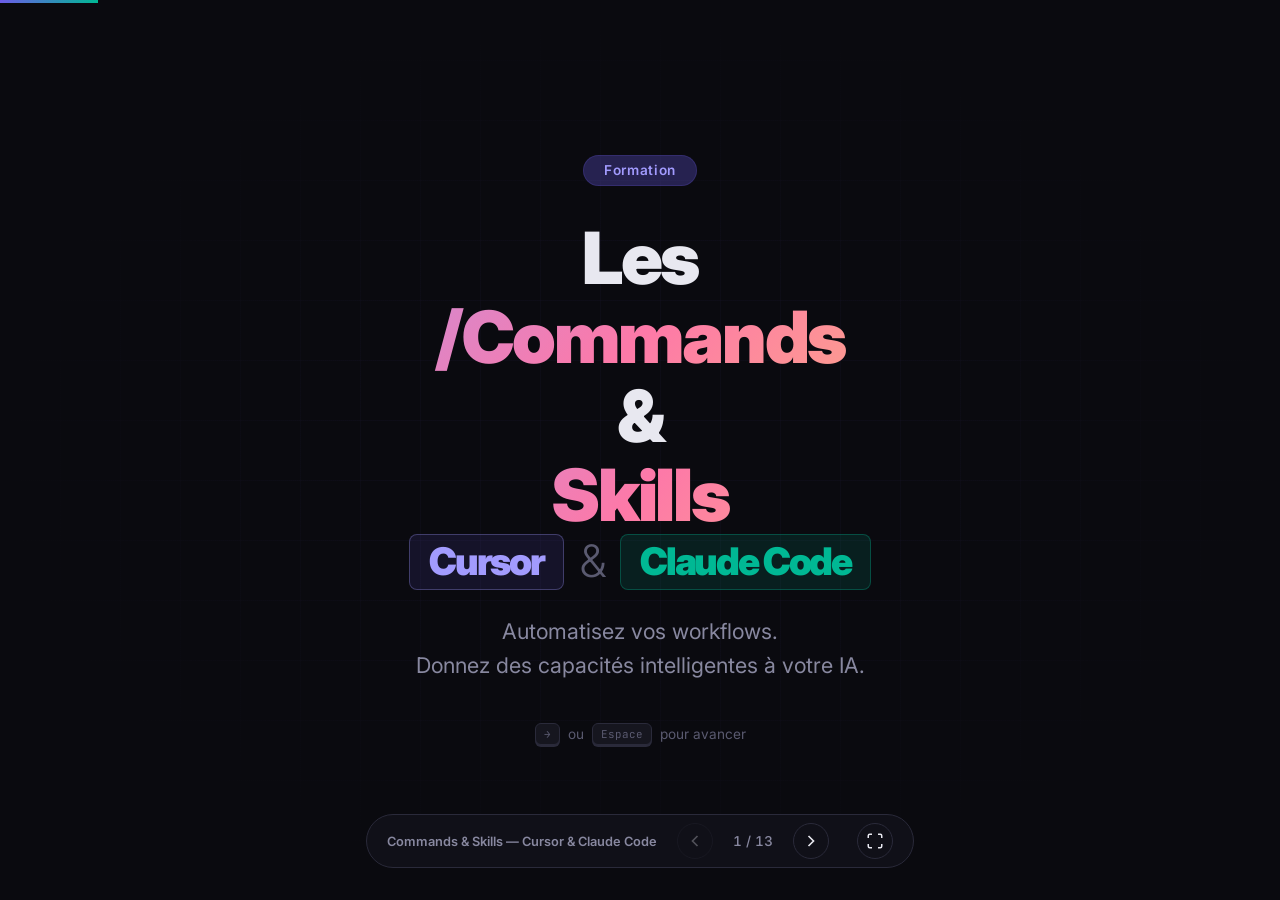
==== commands_n_skills/presentation/index.html @ 3ab9782b "Update presentation slides by removing outdated content and adjusting slide numbering. Correct slide" ====
<!DOCTYPE html>
<html lang="fr">
<head>
  <meta charset="UTF-8">
  <meta name="viewport" content="width=device-width, initial-scale=1.0">
  <title>Les /Commands & Skills — Cursor & Claude Code — Formation</title>
  <link rel="preconnect" href="https://fonts.googleapis.com">
  <link rel="preconnect" href="https://fonts.gstatic.com" crossorigin>
  <link href="https://fonts.googleapis.com/css2?family=Inter:wght@300;400;500;600;700;800;900&family=JetBrains+Mono:wght@400;500;600&display=swap" rel="stylesheet">
  <link rel="stylesheet" href="styles.css">
</head>
<body>
  <div class="progress-bar" id="progressBar"></div>

  <nav class="slide-nav" id="slideNav">
    <div class="nav-inner">
      <span class="nav-title">Commands & Skills — Cursor & Claude Code</span>
      <div class="nav-controls">
        <button class="nav-btn" id="prevBtn" aria-label="Slide précédente">
          <svg width="20" height="20" viewBox="0 0 24 24" fill="none" stroke="currentColor" stroke-width="2"><path d="M15 18l-6-6 6-6"/></svg>
        </button>
        <span class="slide-counter" id="slideCounter">1 / 13</span>
        <button class="nav-btn" id="nextBtn" aria-label="Slide suivante">
          <svg width="20" height="20" viewBox="0 0 24 24" fill="none" stroke="currentColor" stroke-width="2"><path d="M9 18l6-6-6-6"/></svg>
        </button>
      </div>
      <button class="nav-btn fullscreen-btn" id="fullscreenBtn" aria-label="Plein écran">
        <svg width="18" height="18" viewBox="0 0 24 24" fill="none" stroke="currentColor" stroke-width="2"><path d="M8 3H5a2 2 0 0 0-2 2v3m18 0V5a2 2 0 0 0-2-2h-3m0 18h3a2 2 0 0 0 2-2v-3M3 16v3a2 2 0 0 0 2 2h3"/></svg>
      </button>
    </div>
  </nav>

  <main class="slides-container" id="slidesContainer">

    <!-- SLIDE 1 : Hero -->
    <section class="slide slide--hero active" data-slide="1">
      <div class="slide-content">
        <div class="hero-badge animate-pop">Formation</div>
        <h1 class="hero-title">
          <span class="animate-slide-up" style="--delay: 0.1s">Les <span class="gradient-text">/Commands</span> & <span class="gradient-text">Skills</span></span>
          <span class="animate-slide-up hero-tools" style="--delay: 0.25s">
            <span class="tool-tag tool-tag--cursor">Cursor</span>
            <span class="tool-amp">&</span>
            <span class="tool-tag tool-tag--claude">Claude Code</span>
          </span>
        </h1>
        <p class="hero-subtitle animate-fade-in" style="--delay: 0.5s">
          Automatisez vos workflows.<br>
          Donnez des capacités intelligentes à votre IA.
        </p>
        <div class="hero-keys animate-fade-in" style="--delay: 0.8s">
          <kbd>→</kbd> ou <kbd>Espace</kbd> pour avancer
        </div>
      </div>
      <div class="hero-bg-grid"></div>
    </section>

    <!-- SLIDE 2 : Le Problème -->
    <section class="slide slide--problem" data-slide="2">
      <div class="slide-content">
        <div class="section-label animate-pop">Le Problème</div>
        <h2 class="slide-title animate-slide-up">Au-delà des Rules</h2>
        <div class="problem-grid">
          <div class="problem-card animate-card" style="--delay: 0.2s">
            <div class="problem-icon">🔄</div>
            <h3>Prompts répétitifs</h3>
            <p>Vous retapez les mêmes prompts complexes à chaque session — review, commit, tests…</p>
          </div>
          <div class="problem-card animate-card" style="--delay: 0.35s">
            <div class="problem-icon">🚫</div>
            <h3>Pas de partage</h3>
            <p>Chaque dev a ses propres raccourcis mentaux — rien de versionné ni partagé en équipe</p>
          </div>
          <div class="problem-card animate-card" style="--delay: 0.5s">
            <div class="problem-icon">🤖</div>
            <h3>Pas d'automatisation</h3>
            <p>L'IA ne peut pas découvrir vos workflows toute seule — elle attend vos instructions</p>
          </div>
        </div>
        <div class="solution-banner animate-fade-in" style="--delay: 0.8s">
          <span class="solution-arrow">→</span>
          <strong>Commands</strong> = actions directes &nbsp;|&nbsp; <strong>Skills</strong> = capacités intelligentes que l'IA découvre et utilise
        </div>
      </div>
    </section>

    <!-- SLIDE 3 : Skills - Le Standard -->
    <section class="slide slide--standard" data-slide="3">
      <div class="slide-content">
        <div class="section-label animate-pop">Standard Ouvert</div>
        <h2 class="slide-title animate-slide-up">Skills — Le niveau supérieur</h2>
        <div class="standard-features">
          <div class="standard-feature animate-card" style="--delay: 0.2s">
            <div class="sf-icon">🌐</div>
            <h4>Standard ouvert</h4>
            <p>agentskills.io — publié par Anthropic (déc. 2025)</p>
          </div>
          <div class="standard-feature animate-card" style="--delay: 0.3s">
            <div class="sf-icon">🔄</div>
            <h4>Portable</h4>
            <p>Fonctionne dans Cursor, Claude Code, Codex</p>
          </div>
          <div class="standard-feature animate-card" style="--delay: 0.4s">
            <div class="sf-icon">📦</div>
            <h4>Modulaire</h4>
            <p>Un dossier avec SKILL.md + scripts + assets</p>
          </div>
          <div class="standard-feature animate-card" style="--delay: 0.5s">
            <div class="sf-icon">⚡</div>
            <h4>Progressif</h4>
            <p>Chargement à la demande — contexte efficace</p>
          </div>
        </div>
        <div class="create-note animate-fade-in" style="--delay: 0.65s">
          💡 Les commandes custom de Claude Code ont été <strong>fusionnées</strong> dans les skills. <code>.claude/commands/</code> fonctionne toujours, mais les skills sont recommandées. Cursor v2.4 (janv. 2026) a introduit les skills + <code>/migrate-to-skills</code>.
        </div>
      </div>
    </section>

    <!-- SLIDE 4 : Anatomie SKILL.md -->
    <section class="slide slide--anatomy" data-slide="4">
      <div class="slide-content">
        <div class="section-label animate-pop">Anatomie</div>
        <h2 class="slide-title animate-slide-up">Structure d'une Skill</h2>
        <div class="anatomy-layout">
          <div class="anatomy-tree animate-card" style="--delay: 0.2s">
            <h3>Structure du dossier</h3>
            <div class="file-tree">
              <div class="file-tree-item root">
                <span class="file-icon-tree">📁</span>
                my-skill/
              </div>
              <div class="file-tree-item indent">├── <span class="file-highlight-skill">SKILL.md</span> <span class="file-tag required">Obligatoire</span></div>
              <div class="file-tree-item indent">├── <span class="file-highlight">scripts/</span> <span class="file-tag optional">Optionnel</span></div>
              <div class="file-tree-item indent">│&nbsp;&nbsp; └── deploy.sh</div>
              <div class="file-tree-item indent">├── <span class="file-highlight">references/</span> <span class="file-tag optional">Optionnel</span></div>
              <div class="file-tree-item indent">│&nbsp;&nbsp; └── REFERENCE.md</div>
              <div class="file-tree-item indent">└── <span class="file-highlight">assets/</span> <span class="file-tag optional">Optionnel</span></div>
              <div class="file-tree-item indent">&nbsp;&nbsp;&nbsp; └── config-template.json</div>
            </div>
            <div class="frontmatter-grid">
              <div class="fm-item fm-critical"><span class="fm-key">name</span><span class="fm-val">Identifiant (a-z, 0-9, -)</span></div>
              <div class="fm-item fm-critical"><span class="fm-key">description</span><span class="fm-val">Déclenchement auto !</span></div>
              <div class="fm-item"><span class="fm-key">disable-model-invocation</span><span class="fm-val">Forcer /manuelle</span></div>
              <div class="fm-item"><span class="fm-key">allowed-tools</span><span class="fm-val">Outils sans confirmation</span></div>
              <div class="fm-item"><span class="fm-key">model</span><span class="fm-val">Modèle à utiliser</span></div>
              <div class="fm-item"><span class="fm-key">context: fork</span><span class="fm-val">Exécuter en sous-agent</span></div>
            </div>
          </div>

          <div class="anatomy-code animate-card" style="--delay: 0.35s">
            <div class="anatomy-code-header">SKILL.md — Exemple complet</div>
            <pre><code><span class="code-frontmatter">---
name: deploy-app
description: >
  Deploy the application to staging
  or production environments. Use when
  deploying code or when the user
  mentions deployment or releases.
disable-model-invocation: true
allowed-tools: Bash(npm *), Read
model: sonnet
---</span>

<span class="code-heading"># Deploy App</span>

Déployer l'application en utilisant
les scripts fournis.

<span class="code-heading">## Étapes</span>
1. Valider avec <span class="code-keyword">scripts/validate.py</span>
2. Builder le projet
3. Exécuter <span class="code-keyword">scripts/deploy.sh</span> <span class="code-highlight">$ARGUMENTS</span>
4. Vérifier le déploiement

<span class="code-heading">## Ressources</span>
- Détails API : <span class="code-string">[reference.md](reference.md)</span>
- Exemples : <span class="code-string">[examples.md](examples.md)</span></code></pre>
          </div>
        </div>
        <div class="create-note animate-fade-in" style="--delay: 0.6s">
          ⚠️ La <strong>description</strong> est la partie la plus critique — c'est elle qui détermine si l'IA active la skill automatiquement. Soignez-la !
        </div>
      </div>
    </section>

    <!-- SLIDE 5 : Skills en Action -->
    <section class="slide slide--action" data-slide="5">
      <div class="slide-content">
        <div class="section-label animate-pop">En Action</div>
        <h2 class="slide-title animate-slide-up">Skills dans les deux outils</h2>
        <div class="skills-dual">
          <div class="skill-col animate-card" style="--delay: 0.2s">
            <div class="versus-header cursor-header">
              <span class="versus-logo">⚡</span>
              Cursor
              <span class="versus-sub">v2.4+</span>
            </div>
            <div class="skill-col-body">
              <div class="skill-item">
                <span class="skill-label">Emplacements</span>
                <div><code>.cursor/skills/</code><br><code>.agents/skills/</code><br><code>~/.cursor/skills/</code></div>
              </div>
              <div class="skill-item">
                <span class="skill-label">Compatibilité</span>
                <span>Lit aussi <code>.claude/skills/</code> et <code>.codex/skills/</code></span>
              </div>
              <div class="skill-item">
                <span class="skill-label">Découverte</span>
                <span>Automatique au démarrage</span>
              </div>
              <div class="skill-item">
                <span class="skill-label">Invocation</span>
                <span>Tapez <code>/</code> dans le chat Agent</span>
              </div>
              <div class="skill-item">
                <span class="skill-label">Visibilité</span>
                <span>Settings → Rules → Agent Decides</span>
              </div>
              <div class="skill-item">
                <span class="skill-label">Migration</span>
                <span><code>/migrate-to-skills</code></span>
              </div>
            </div>
          </div>

          <div class="skill-col animate-card" style="--delay: 0.35s">
            <div class="versus-header cc-header">
              <span class="versus-logo">▶</span>
              Claude Code
              <span class="versus-sub">CLI</span>
            </div>
            <div class="skill-col-body">
              <div class="skill-item">
                <span class="skill-label">Emplacements</span>
                <div><code>.claude/skills/</code><br><code>~/.claude/skills/</code></div>
              </div>
              <div class="skill-item">
                <span class="skill-label">Priorité</span>
                <span>Enterprise > Personal > Project</span>
              </div>
              <div class="skill-item">
                <span class="skill-label">Découverte</span>
                <span>Auto + sous-répertoires (monorepos)</span>
              </div>
              <div class="skill-item">
                <span class="skill-label">Invocation</span>
                <span>Tapez <code>/skill-name</code> ou automatique</span>
              </div>
              <div class="skill-item">
                <span class="skill-label">Sous-agents</span>
                <span><code>context: fork</code> pour isoler</span>
              </div>
              <div class="skill-item">
                <span class="skill-label">Budget</span>
                <span>~2% de la fenêtre de contexte</span>
              </div>
            </div>
          </div>
        </div>

        <div class="invocation-grid animate-fade-in" style="--delay: 0.55s">
          <div class="invocation-card">
            <h4>Par défaut</h4>
            <p>Utilisateur <strong>ET</strong> IA peuvent invoquer</p>
          </div>
          <div class="invocation-card">
            <h4><code>disable-model-invocation: true</code></h4>
            <p>Utilisateur uniquement — pour <code>/deploy</code>, <code>/commit</code></p>
          </div>
          <div class="invocation-card">
            <h4><code>user-invocable: false</code></h4>
            <p>IA uniquement — connaissances de fond</p>
          </div>
        </div>
      </div>
    </section>

    <!-- SLIDE 6 : Bundled Skills Claude Code -->
    <section class="slide slide--bundled" data-slide="6">
      <div class="slide-content">
        <div class="section-label animate-pop">Bundled Skills</div>
        <h2 class="slide-title animate-slide-up">Skills intégrées — Claude Code</h2>
        <div class="bundled-grid">
          <div class="bundled-card bundled-featured animate-card" style="--delay: 0.15s">
            <div class="bundled-icon">🚀</div>
            <div class="bundled-name">/batch</div>
            <div class="bundled-desc">Orchestrer des changements à grande échelle en parallèle. Décompose en 5-30 unités, chaque agent dans un git worktree isolé — implémente, teste et ouvre une PR.</div>
            <div class="bundled-example">/batch migrate src/ from Solid to React</div>
          </div>
          <div class="bundled-card bundled-featured animate-card" style="--delay: 0.25s">
            <div class="bundled-icon">✨</div>
            <div class="bundled-name">/simplify</div>
            <div class="bundled-desc">Nettoyer le code récemment modifié. Lance 3 agents en parallèle (réutilisation, qualité, efficacité) — agrège et applique les corrections.</div>
            <div class="bundled-example">/simplify focus on memory efficiency</div>
          </div>
          <div class="bundled-card animate-card" style="--delay: 0.35s">
            <div class="bundled-icon">🔍</div>
            <div class="bundled-name">/debug</div>
            <div class="bundled-desc">Diagnostiquer la session courante en lisant les logs de debug.</div>
          </div>
          <div class="bundled-card animate-card" style="--delay: 0.45s">
            <div class="bundled-icon">🔁</div>
            <div class="bundled-name">/loop</div>
            <div class="bundled-desc">Exécuter un prompt à intervalle régulier — polling de déploiements.</div>
            <div class="bundled-example">/loop 5m check if deploy finished</div>
          </div>
          <div class="bundled-card animate-card" style="--delay: 0.55s">
            <div class="bundled-icon">📚</div>
            <div class="bundled-name">/claude-api</div>
            <div class="bundled-desc">Charger la référence API Claude pour votre langage.</div>
          </div>
        </div>
        <div class="create-note animate-fade-in" style="--delay: 0.7s">
          💡 Ces skills sont des <strong>playbooks</strong> — pas du code figé. Elles orchestrent des agents, lisent des fichiers et s'adaptent à votre codebase.
        </div>
      </div>
    </section>

    <!-- SLIDE 7 : Commandes Built-in -->
    <section class="slide slide--builtin" data-slide="7">
      <div class="slide-content">
        <div class="section-label animate-pop">Built-in</div>
        <h2 class="slide-title animate-slide-up">Commandes intégrées</h2>
        <div class="versus-grid">
          <div class="versus-col animate-card" style="--delay: 0.2s">
            <div class="versus-header cursor-header">
              <span class="versus-logo">⚡</span>
              Cursor
              <span class="versus-sub">IDE graphique</span>
            </div>
            <div class="versus-body">
              <div class="cmd-list">
                <div class="cmd-category">Navigation</div>
                <div class="cmd-item"><span class="cmd-name cursor-cmd">/plan</span><span class="cmd-desc">Mode planification</span></div>
                <div class="cmd-item"><span class="cmd-name cursor-cmd">/ask</span><span class="cmd-desc">Question sans modifier de fichiers</span></div>
                <div class="cmd-item"><span class="cmd-name cursor-cmd">/new-chat</span><span class="cmd-desc">Nouvelle conversation</span></div>
                <div class="cmd-category">Modèle & Contexte</div>
                <div class="cmd-item"><span class="cmd-name cursor-cmd">/model</span><span class="cmd-desc">Changer de modèle</span></div>
                <div class="cmd-item"><span class="cmd-name cursor-cmd">/compress</span><span class="cmd-desc">Compresser le contexte</span></div>
                <div class="cmd-item"><span class="cmd-name cursor-cmd">/max-mode</span><span class="cmd-desc">Mode max (modèle premium)</span></div>
                <div class="cmd-category">Outils</div>
                <div class="cmd-item"><span class="cmd-name cursor-cmd">/rules</span><span class="cmd-desc">Voir les rules actives</span></div>
                <div class="cmd-item"><span class="cmd-name cursor-cmd">/commands</span><span class="cmd-desc">Gérer les commandes custom</span></div>
                <div class="cmd-item"><span class="cmd-name cursor-cmd">/mcp list</span><span class="cmd-desc">Lister les serveurs MCP</span></div>
              </div>
            </div>
          </div>

          <div class="versus-col animate-card" style="--delay: 0.35s">
            <div class="versus-header cc-header">
              <span class="versus-logo">▶</span>
              Claude Code
              <span class="versus-sub">CLI terminal</span>
            </div>
            <div class="versus-body">
              <div class="cmd-list">
                <div class="cmd-category">Session</div>
                <div class="cmd-item"><span class="cmd-name cc-cmd">/compact</span><span class="cmd-desc">Compresser l'historique</span></div>
                <div class="cmd-item"><span class="cmd-name cc-cmd">/clear</span><span class="cmd-desc">Effacer la conversation</span></div>
                <div class="cmd-item"><span class="cmd-name cc-cmd">/cost</span><span class="cmd-desc">Tokens et coûts de la session</span></div>
                <div class="cmd-item"><span class="cmd-name cc-cmd">/context</span><span class="cmd-desc">Visualiser la fenêtre de contexte</span></div>
                <div class="cmd-category">Projet</div>
                <div class="cmd-item"><span class="cmd-name cc-cmd">/init</span><span class="cmd-desc">Initialiser CLAUDE.md</span></div>
                <div class="cmd-item"><span class="cmd-name cc-cmd">/review</span><span class="cmd-desc">Review du code récent</span></div>
                <div class="cmd-item"><span class="cmd-name cc-cmd">/add-dir</span><span class="cmd-desc">Ajouter un répertoire de travail</span></div>
                <div class="cmd-category">Configuration</div>
                <div class="cmd-item"><span class="cmd-name cc-cmd">/model</span><span class="cmd-desc">Changer de modèle</span></div>
                <div class="cmd-item"><span class="cmd-name cc-cmd">/config</span><span class="cmd-desc">Ouvrir les paramètres</span></div>
                <div class="cmd-item"><span class="cmd-name cc-cmd">/permissions</span><span class="cmd-desc">Gérer les permissions</span></div>
                <div class="cmd-item"><span class="cmd-name cc-cmd">/mcp</span><span class="cmd-desc">Gérer les serveurs MCP</span></div>
                <div class="cmd-item"><span class="cmd-name cc-cmd">/doctor</span><span class="cmd-desc">Vérifier l'installation</span></div>
              </div>
            </div>
          </div>
        </div>
        <div class="create-note animate-fade-in" style="--delay: 0.6s">
          💡 Commandes équivalentes : <code>/compress</code> (Cursor) = <code>/compact</code> (Claude Code) &nbsp;|&nbsp; <code>/model</code> existe dans les deux
        </div>
      </div>
    </section>

    <!-- SLIDE 8 : Commandes Custom -->
    <section class="slide slide--custom" data-slide="8">
      <div class="slide-content">
        <div class="section-label animate-pop">Custom</div>
        <h2 class="slide-title animate-slide-up">Créer vos propres commandes</h2>
        <div class="create-dual">
          <div class="create-col animate-card" style="--delay: 0.2s">
            <div class="create-col-header cursor-header">⚡ Cursor</div>
            <div class="create-steps">
              <div class="cs"><span class="cs-num">1</span> Créez un fichier <code>.md</code> dans <code>.cursor/commands/</code></div>
              <div class="cs"><span class="cs-num">2</span> Le nom du fichier = nom de la commande</div>
              <div class="cs"><span class="cs-num">3</span> Le contenu = le prompt envoyé à l'IA</div>
              <div class="cs"><span class="cs-num">4</span> Invoquez avec <code>/nom</code> dans le chat</div>
            </div>
            <div class="create-result">
              <code>.cursor/commands/review.md</code>
            </div>
            <div class="create-format">
              <pre><code><span class="code-heading"># Code Review</span>

Fais une review complète du code
dans les fichiers modifiés.

Vérifie :
- La <span class="code-highlight">lisibilité</span>
- Les <span class="code-highlight">erreurs potentielles</span>
- Les <span class="code-keyword">bonnes pratiques</span>
- La <span class="code-keyword">performance</span></code></pre>
            </div>
          </div>

          <div class="create-col animate-card" style="--delay: 0.35s">
            <div class="create-col-header cc-header">▶ Claude Code</div>
            <div class="create-steps">
              <div class="cs"><span class="cs-num">1</span> Créez <code>.claude/commands/</code> ou <code>.claude/skills/</code></div>
              <div class="cs"><span class="cs-num">2</span> Ajoutez un frontmatter YAML</div>
              <div class="cs"><span class="cs-num">3</span> Utilisez <code>$ARGUMENTS</code> pour les paramètres</div>
              <div class="cs"><span class="cs-num">4</span> Utilisez <code>!`cmd`</code> pour injecter du contexte</div>
            </div>
            <div class="create-result">
              <code>.claude/commands/fix-issue.md</code>
            </div>
            <div class="create-format">
              <pre><code><span class="code-frontmatter">---
description: Corrige un issue GitHub
argument-hint: [issue-number]
allowed-tools: Read, Edit, Bash
model: sonnet
---</span>

Corrige l'issue GitHub <span class="code-highlight">$ARGUMENTS</span>.
Contexte : <span class="code-keyword">!`gh issue view $0`</span>

<span class="code-comment"># Invocation : /fix-issue 123</span></code></pre>
            </div>
          </div>
        </div>
        <div class="create-note animate-fade-in" style="--delay: 0.6s">
          💡 Claude Code offre plus de contrôle (frontmatter, arguments, injection dynamique). Cursor est plus simple (Markdown pur). Les deux se versionnent dans Git.
        </div>
      </div>
    </section>

    <!-- SLIDE 9 : Comparatif -->
    <section class="slide slide--compare" data-slide="9">
      <div class="slide-content">
        <div class="section-label animate-pop">Comparatif</div>
        <h2 class="slide-title animate-slide-up">Le grand tableau comparatif</h2>
        <div class="compare-table-wrapper animate-fade-in" style="--delay: 0.3s">
          <table class="compare-table">
            <thead>
              <tr>
                <th></th>
                <th><span class="col-badge col--commands">Commands<br><small>Actions directes</small></span></th>
                <th><span class="col-badge col--skills">Skills<br><small>Capacités intelligentes</small></span></th>
                <th><span class="col-badge col--rules">Rules<br><small>Instructions persistantes</small></span></th>
              </tr>
            </thead>
            <tbody>
              <tr>
                <td class="row-label">Déclenchement</td>
                <td>Manuel <code>/nom</code></td>
                <td>Auto ou manuel</td>
                <td>Automatique</td>
              </tr>
              <tr>
                <td class="row-label">Cursor</td>
                <td class="check"><code>.cursor/commands/</code></td>
                <td class="check"><code>.cursor/skills/</code></td>
                <td class="check"><code>.cursor/rules/</code></td>
              </tr>
              <tr>
                <td class="row-label">Claude Code</td>
                <td class="check"><code>.claude/commands/</code></td>
                <td class="check"><code>.claude/skills/</code></td>
                <td class="check"><code>.claude/rules/</code></td>
              </tr>
              <tr>
                <td class="row-label">Standard ouvert</td>
                <td class="cross">✗</td>
                <td class="check">✓ agentskills.io</td>
                <td class="cross">✗</td>
              </tr>
              <tr>
                <td class="row-label">Sous-agents</td>
                <td class="cross">✗</td>
                <td class="check">✓ <code>context: fork</code></td>
                <td class="cross">✗</td>
              </tr>
              <tr>
                <td class="row-label">Fichiers de support</td>
                <td class="cross">✗</td>
                <td class="check">✓ scripts, refs, assets</td>
                <td class="cross">✗</td>
              </tr>
              <tr>
                <td class="row-label">Versionné Git</td>
                <td class="check">✓</td>
                <td class="check">✓</td>
                <td class="check">✓</td>
              </tr>
              <tr>
                <td class="row-label">Idéal pour</td>
                <td>Raccourcis rapides</td>
                <td>Workflows complexes et réutilisables</td>
                <td>Conventions permanentes</td>
              </tr>
            </tbody>
          </table>
        </div>
      </div>
    </section>

    <!-- SLIDE 10 : Quand utiliser quoi ? -->
    <section class="slide slide--decision" data-slide="10">
      <div class="slide-content">
        <div class="section-label animate-pop">Guide de Décision</div>
        <h2 class="slide-title animate-slide-up">Quand utiliser quoi ?</h2>
        <div class="decision-grid">

          <div class="decision-card animate-card" style="--delay: 0.15s">
            <div class="decision-header decision-header--claude">
              <span class="decision-icon">📄</span>
              <span>CLAUDE.md</span>
            </div>
            <div class="decision-body">
              <div class="decision-when">
                <strong>Quand ?</strong> Contexte global du projet que l'IA doit <em>toujours</em> connaître
              </div>
              <div class="decision-examples">
                <div class="decision-example-label">Exemples concrets :</div>
                <div class="decision-example">La stack du projet (React 19, TypeScript, Tailwind)</div>
                <div class="decision-example">Les commandes clés (<code>pnpm dev</code>, <code>pnpm test</code>)</div>
                <div class="decision-example">Les fichiers importants et l'architecture</div>
              </div>
              <div class="decision-code">
                <pre><code><span class="code-heading"># Mon Projet</span>
Stack : React 19, TypeScript, Tailwind
DB : PostgreSQL + Prisma

<span class="code-heading">## Commandes</span>
- <span class="code-keyword">pnpm dev</span> → serveur local
- <span class="code-keyword">pnpm test</span> → vitest</code></pre>
              </div>
              <div class="decision-signal">💡 Court (~50 lignes), lu à chaque session, partagé via Git</div>
            </div>
          </div>

          <div class="decision-card animate-card" style="--delay: 0.25s">
            <div class="decision-header decision-header--rule">
              <span class="decision-icon">📏</span>
              <span>Rule</span>
            </div>
            <div class="decision-body">
              <div class="decision-when">
                <strong>Quand ?</strong> Convention de code que l'IA doit <em>toujours</em> respecter sur certains fichiers
              </div>
              <div class="decision-examples">
                <div class="decision-example-label">Exemples concrets :</div>
                <div class="decision-example">Imposer les named exports sur tous les <code>.tsx</code></div>
                <div class="decision-example">Forcer <code>describe/it</code> dans les fichiers de test</div>
                <div class="decision-example">Conventions API REST sur <code>src/api/**</code></div>
              </div>
              <div class="decision-code">
                <pre><code><span class="code-frontmatter">---
globs: "**/*.tsx"
alwaysApply: true
---</span>
- <span class="code-highlight">Named exports</span> uniquement
- Composants fonctionnels
- Props typées avec <span class="code-keyword">interface</span></code></pre>
              </div>
              <div class="decision-signal">💡 L'agent fait 2x la même erreur ? Créez une rule.</div>
            </div>
          </div>

          <div class="decision-card animate-card" style="--delay: 0.35s">
            <div class="decision-header decision-header--command">
              <span class="decision-icon">⌨️</span>
              <span>Command</span>
            </div>
            <div class="decision-body">
              <div class="decision-when">
                <strong>Quand ?</strong> Action que <em>vous</em> déclenchez manuellement — un raccourci pour un prompt
              </div>
              <div class="decision-examples">
                <div class="decision-example-label">Exemples concrets :</div>
                <div class="decision-example"><code>/review</code> — lancer une review de code</div>
                <div class="decision-example"><code>/commit</code> — commit conventionnel automatique</div>
                <div class="decision-example"><code>/fix-issue 42</code> — corriger une issue GitHub</div>
              </div>
              <div class="decision-code">
                <pre><code><span class="code-comment"># .cursor/commands/commit.md</span>

Analyse les fichiers modifiés.
Génère un commit message
en <span class="code-highlight">Conventional Commits</span>.
Format : <span class="code-keyword">type(scope): description</span>
Commite automatiquement.</code></pre>
              </div>
              <div class="decision-signal">💡 Vous tapez le même prompt 3x ? Faites-en une commande.</div>
            </div>
          </div>

          <div class="decision-card animate-card" style="--delay: 0.45s">
            <div class="decision-header decision-header--skill">
              <span class="decision-icon">🧠</span>
              <span>Skill</span>
            </div>
            <div class="decision-body">
              <div class="decision-when">
                <strong>Quand ?</strong> Workflow complexe que l'IA doit <em>découvrir et activer</em> intelligemment
              </div>
              <div class="decision-examples">
                <div class="decision-example-label">Exemples concrets :</div>
                <div class="decision-example">Déploiement avec scripts de validation et rollback</div>
                <div class="decision-example">Génération de composants selon vos patterns maison</div>
                <div class="decision-example">Analyse de performance avec rapport HTML visuel</div>
              </div>
              <div class="decision-code">
                <pre><code><span class="code-frontmatter">---
name: gen-component
description: Generate a React component
  following project patterns. Use when
  creating new components or pages.
---</span>
Use template from <span class="code-keyword">assets/component.tsx</span>
Follow patterns in <span class="code-string">[references/](references/)</span></code></pre>
              </div>
              <div class="decision-signal">💡 Besoin de scripts, fichiers de support, ou déclenchement auto ? Skill.</div>
            </div>
          </div>

        </div>
      </div>
    </section>

    <!-- SLIDE 11 : Bonnes Pratiques -->
    <section class="slide slide--best" data-slide="11">
      <div class="slide-content">
        <div class="section-label animate-pop">Bonnes Pratiques</div>
        <h2 class="slide-title animate-slide-up">Les 6 règles d'or</h2>
        <div class="best-practices-grid">
          <div class="bp-card animate-card" style="--delay: 0.1s">
            <div class="bp-number">1</div>
            <h3>SKILL.md &lt; 500 lignes</h3>
            <p>Déplacer la doc détaillée dans <code>references/</code> — l'IA charge à la demande</p>
          </div>
          <div class="bp-card animate-card" style="--delay: 0.175s">
            <div class="bp-number">2</div>
            <h3>Tester avec <code>/context</code></h3>
            <p>Vérifiez que vos skills apparaissent et ne dépassent pas le budget (~2% du contexte)</p>
          </div>
          <div class="bp-card animate-card" style="--delay: 0.25s">
            <div class="bp-number">3</div>
            <h3>User vs Projet</h3>
            <p>Skills perso dans <code>~/.cursor/skills/</code> — skills équipe dans le repo Git</p>
          </div>
          <div class="bp-card animate-card" style="--delay: 0.325s">
            <div class="bp-number">4</div>
            <h3>Un dossier par skill</h3>
            <p>Ne pas mélanger — chaque skill a son propre dossier avec son <code>SKILL.md</code></p>
          </div>
          <div class="bp-card animate-card" style="--delay: 0.4s">
            <div class="bp-number">5</div>
            <h3>Scripts idempotents</h3>
            <p>Les scripts dans <code>scripts/</code> doivent pouvoir être relancés sans casser</p>
          </div>
          <div class="bp-card animate-card" style="--delay: 0.475s">
            <div class="bp-number">6</div>
            <h3>Utiliser <code>/migrate-to-skills</code></h3>
            <p>Cursor convertit automatiquement vos rules dynamiques et commandes en skills</p>
          </div>
        </div>
      </div>
    </section>

    <!-- SLIDE 12 : Conclusion -->
    <section class="slide slide--conclusion" data-slide="12">
      <div class="slide-content">
        <div class="conclusion-box animate-fade-in" style="--delay: 0.2s">
          <h2>🎯 Récapitulatif</h2>
          <div class="conclusion-items">
            <div class="conclusion-item"><strong>CLAUDE.md</strong> pour le contexte projet, <strong>Rules</strong> pour les conventions, <strong>Commands</strong> pour les actions, <strong>Skills</strong> pour les workflows intelligents</div>
            <div class="conclusion-item">Le standard <strong>Agent Skills</strong> est portable — une même skill fonctionne dans Cursor, Claude Code et Codex</div>
            <div class="conclusion-item">Ces quatre mécanismes sont <strong>complémentaires</strong> — choisissez le bon outil pour chaque besoin</div>
          </div>
          <div class="cta-box">
            Créez votre première Skill dès aujourd'hui !<br>
            <span class="cta-dual">
              <span>⚡ <code>mkdir .cursor/skills/ma-skill</code></span>
              <span class="cta-sep">|</span>
              <span>▶ <code>mkdir -p .claude/skills/ma-skill</code></span>
            </span>
          </div>
        </div>
      </div>
    </section>

    <!-- SLIDE 13 : Ressources -->
    <section class="slide slide--resources" data-slide="13">
      <div class="slide-content">
        <div class="section-label animate-pop">Ressources</div>
        <h2 class="slide-title animate-slide-up">Pour aller plus loin</h2>
        <div class="resources-grid">
          <div class="resource-group animate-card" style="--delay: 0.15s">
            <div class="resource-group-header">Documentation officielle</div>
            <div class="resource-list">
              <a class="resource-item" href="https://docs.claude.com/en/docs/claude-code/slash-commands" target="_blank">
                <span class="resource-icon">▶</span>
                <div>
                  <div class="resource-name">Claude Code — Skills & Commands</div>
                  <div class="resource-url">docs.claude.com/en/docs/claude-code/slash-commands</div>
                </div>
              </a>
              <a class="resource-item" href="https://cursor.com/docs/context/skills" target="_blank">
                <span class="resource-icon">⚡</span>
                <div>
                  <div class="resource-name">Cursor — Agent Skills</div>
                  <div class="resource-url">cursor.com/docs/context/skills</div>
                </div>
              </a>
              <a class="resource-item" href="https://docs.claude.com/en/docs/claude-code/interactive-mode" target="_blank">
                <span class="resource-icon">▶</span>
                <div>
                  <div class="resource-name">Claude Code — Built-in Commands</div>
                  <div class="resource-url">docs.claude.com/en/docs/claude-code/interactive-mode</div>
                </div>
              </a>
            </div>
          </div>
          <div class="resource-group animate-card" style="--delay: 0.25s">
            <div class="resource-group-header">Standard & Communauté</div>
            <div class="resource-list">
              <a class="resource-item" href="https://agentskills.io" target="_blank">
                <span class="resource-icon">🌐</span>
                <div>
                  <div class="resource-name">Agent Skills — Standard ouvert</div>
                  <div class="resource-url">agentskills.io</div>
                </div>
              </a>
              <a class="resource-item" href="https://cursor.com/changelog/2-4" target="_blank">
                <span class="resource-icon">⚡</span>
                <div>
                  <div class="resource-name">Cursor v2.4 Changelog — Skills & Subagents</div>
                  <div class="resource-url">cursor.com/changelog/2-4</div>
                </div>
              </a>
              <a class="resource-item" href="https://dotclaude.com" target="_blank">
                <span class="resource-icon">📚</span>
                <div>
                  <div class="resource-name">dotclaude.com — Guide .claude/</div>
                  <div class="resource-url">dotclaude.com</div>
                </div>
              </a>
            </div>
          </div>
          <div class="resource-group animate-card" style="--delay: 0.35s">
            <div class="resource-group-header">Guides & Tutoriels</div>
            <div class="resource-list">
              <a class="resource-item" href="https://maxtechera.dev/en/guides/claude-code-slash-commands" target="_blank">
                <span class="resource-icon">📖</span>
                <div>
                  <div class="resource-name">Claude Code Slash Commands Mastery</div>
                  <div class="resource-url">maxtechera.dev</div>
                </div>
              </a>
              <a class="resource-item" href="https://theodoroskokosioulis.com/blog/cursor-rules-commands-skills-hooks-guide/" target="_blank">
                <span class="resource-icon">📖</span>
                <div>
                  <div class="resource-name">Cursor Rules, Commands, Skills & Hooks</div>
                  <div class="resource-url">theodoroskokosioulis.com</div>
                </div>
              </a>
              <a class="resource-item" href="https://support.anthropic.com/en/articles/12512198-how-to-create-custom-skills" target="_blank">
                <span class="resource-icon">📖</span>
                <div>
                  <div class="resource-name">How to Create Custom Skills — Anthropic</div>
                  <div class="resource-url">support.anthropic.com</div>
                </div>
              </a>
            </div>
          </div>
        </div>
      </div>
    </section>

  </main>

  <script src="script.js"></script>
</body>
</html>
---- commands_n_skills/presentation/styles.css ----
:root {
  --bg: #0a0a0f;
  --bg-card: #12121a;
  --bg-card-hover: #1a1a28;
  --surface: #16161f;
  --border: #2a2a3a;
  --border-light: #3a3a4a;
  --text: #e8e8f0;
  --text-dim: #8888a0;
  --text-muted: #5a5a70;
  --accent: #6c5ce7;
  --accent-light: #a29bfe;
  --accent-glow: rgba(108, 92, 231, 0.3);
  --cursor-color: #a29bfe;
  --cursor-bg: rgba(108, 92, 231, 0.12);
  --cc-color: #00b894;
  --cc-bg: rgba(0, 184, 148, 0.12);
  --green: #00b894;
  --green-bg: rgba(0, 184, 148, 0.1);
  --red: #ff6b6b;
  --red-bg: rgba(255, 107, 107, 0.1);
  --orange: #fdcb6e;
  --blue: #74b9ff;
  --pink: #fd79a8;
  --radius: 12px;
  --radius-sm: 8px;
  --radius-lg: 20px;
  --font: 'Inter', -apple-system, BlinkMacSystemFont, sans-serif;
  --mono: 'JetBrains Mono', 'Fira Code', monospace;
}

*, *::before, *::after {
  margin: 0;
  padding: 0;
  box-sizing: border-box;
}

html { font-size: 16px; scroll-behavior: smooth; }

body {
  font-family: var(--font);
  background: var(--bg);
  color: var(--text);
  overflow: hidden;
  height: 100vh;
  width: 100vw;
}

/* PROGRESS BAR */
.progress-bar {
  position: fixed;
  top: 0;
  left: 0;
  height: 3px;
  background: linear-gradient(90deg, var(--accent), var(--cc-color));
  z-index: 1000;
  transition: width 0.4s cubic-bezier(0.4, 0, 0.2, 1);
  width: 8%;
}

/* NAV */
.slide-nav {
  position: fixed;
  bottom: 2rem;
  left: 50%;
  transform: translateX(-50%);
  z-index: 100;
  background: rgba(18, 18, 26, 0.85);
  backdrop-filter: blur(20px);
  border: 1px solid var(--border);
  border-radius: 50px;
  padding: 0.5rem 1.25rem;
  opacity: 0;
  transition: opacity 0.3s;
}

.slide-nav:hover, body:not(.nav-hidden) .slide-nav { opacity: 1; }

.nav-inner { display: flex; align-items: center; gap: 1.25rem; }

.nav-title {
  font-size: 0.8rem;
  font-weight: 600;
  color: var(--text-dim);
  white-space: nowrap;
}

.nav-controls { display: flex; align-items: center; gap: 0.75rem; }

.nav-btn {
  background: transparent;
  border: 1px solid var(--border);
  color: var(--text);
  width: 36px;
  height: 36px;
  border-radius: 50%;
  cursor: pointer;
  display: flex;
  align-items: center;
  justify-content: center;
  transition: all 0.2s;
}

.nav-btn:hover {
  background: var(--accent);
  border-color: var(--accent);
  transform: scale(1.1);
}

.slide-counter {
  font-size: 0.85rem;
  font-weight: 500;
  color: var(--text-dim);
  font-variant-numeric: tabular-nums;
  min-width: 3.5rem;
  text-align: center;
}

.fullscreen-btn { margin-left: 0.5rem; }

/* SLIDES */
.slides-container { width: 100vw; height: 100vh; position: relative; }

.slide {
  position: absolute;
  inset: 0;
  display: flex;
  align-items: center;
  justify-content: center;
  padding: 3rem 4rem;
  opacity: 0;
  visibility: hidden;
  transform: translateX(60px);
  transition: all 0.6s cubic-bezier(0.4, 0, 0.2, 1);
}

.slide.active { opacity: 1; visibility: visible; transform: translateX(0); }
.slide.exit-left { opacity: 0; transform: translateX(-60px); }
.slide-content { max-width: 1200px; width: 100%; }

/* SECTION LABEL */
.section-label {
  display: inline-block;
  background: var(--accent-glow);
  color: var(--accent-light);
  padding: 0.35rem 1rem;
  border-radius: 50px;
  font-size: 0.8rem;
  font-weight: 600;
  letter-spacing: 0.05em;
  text-transform: uppercase;
  margin-bottom: 1.25rem;
  border: 1px solid rgba(108, 92, 231, 0.2);
}

.slide-title {
  font-size: 2.5rem;
  font-weight: 800;
  line-height: 1.15;
  margin-bottom: 2rem;
  letter-spacing: -0.02em;
}

/* HERO */
.slide--hero { text-align: center; overflow: hidden; }

.hero-badge {
  display: inline-block;
  background: var(--accent-glow);
  color: var(--accent-light);
  padding: 0.4rem 1.25rem;
  border-radius: 50px;
  font-size: 0.85rem;
  font-weight: 600;
  letter-spacing: 0.05em;
  margin-bottom: 2rem;
  border: 1px solid rgba(108, 92, 231, 0.2);
}

.hero-title {
  font-size: 4.5rem;
  font-weight: 900;
  line-height: 1.1;
  margin-bottom: 1.5rem;
  letter-spacing: -0.03em;
}

.hero-title span { display: block; }

.gradient-text {
  background: linear-gradient(135deg, var(--accent-light), var(--pink), var(--orange));
  -webkit-background-clip: text;
  -webkit-text-fill-color: transparent;
  background-clip: text;
}

.hero-tools {
  display: flex !important;
  align-items: center;
  justify-content: center;
  gap: 1rem;
  font-size: 2.8rem;
}

.tool-tag {
  padding: 0.15em 0.5em;
  border-radius: var(--radius-sm);
  font-size: 0.85em;
}

.tool-tag--cursor {
  background: var(--cursor-bg);
  color: var(--cursor-color);
  border: 1px solid rgba(162, 155, 254, 0.3);
}

.tool-tag--claude {
  background: var(--cc-bg);
  color: var(--cc-color);
  border: 1px solid rgba(0, 184, 148, 0.3);
}

.tool-amp { color: var(--text-muted); font-weight: 300; }

.hero-subtitle {
  font-size: 1.35rem;
  color: var(--text-dim);
  line-height: 1.6;
  max-width: 600px;
  margin: 0 auto 2.5rem;
}

.hero-keys {
  display: flex;
  gap: 0.5rem;
  align-items: center;
  justify-content: center;
  color: var(--text-muted);
  font-size: 0.85rem;
}

.hero-bg-grid {
  position: absolute;
  inset: 0;
  background-image:
    linear-gradient(rgba(108, 92, 231, 0.03) 1px, transparent 1px),
    linear-gradient(90deg, rgba(108, 92, 231, 0.03) 1px, transparent 1px);
  background-size: 60px 60px;
  z-index: -1;
}

.hero-bg-grid::after {
  content: '';
  position: absolute;
  inset: 0;
  background: radial-gradient(ellipse at center, transparent 30%, var(--bg) 70%);
}

/* KBD / CODE */
kbd {
  background: var(--surface);
  border: 1px solid var(--border);
  border-radius: 6px;
  padding: 0.2rem 0.5rem;
  font-family: var(--mono);
  font-size: 0.8em;
  box-shadow: 0 2px 0 var(--border);
}

code {
  font-family: var(--mono);
  background: var(--surface);
  padding: 0.15rem 0.4rem;
  border-radius: 4px;
  font-size: 0.85em;
  color: var(--accent-light);
}

/* TOOL MICRO BADGES */
.tool-micro {
  font-size: 0.6rem;
  font-weight: 700;
  padding: 0.1rem 0.35rem;
  border-radius: 3px;
  margin-right: 0.35rem;
  vertical-align: middle;
  letter-spacing: 0.03em;
}

.tool-micro.cursor { background: var(--cursor-bg); color: var(--cursor-color); }
.tool-micro.cc { background: var(--cc-bg); color: var(--cc-color); }

/* PROBLEM CARDS */
.problem-grid {
  display: grid;
  grid-template-columns: repeat(3, 1fr);
  gap: 1.5rem;
  margin-bottom: 2rem;
}

.problem-card {
  background: var(--bg-card);
  border: 1px solid var(--border);
  border-radius: var(--radius);
  padding: 2rem;
  text-align: center;
  transition: all 0.3s;
}

.problem-card:hover {
  border-color: var(--red);
  transform: translateY(-4px);
  box-shadow: 0 8px 30px rgba(255, 107, 107, 0.1);
}

.problem-icon { font-size: 2.5rem; margin-bottom: 1rem; }
.problem-card h3 { font-size: 1.15rem; margin-bottom: 0.5rem; }
.problem-card p { color: var(--text-dim); font-size: 0.9rem; line-height: 1.5; }

.solution-banner {
  background: linear-gradient(135deg, rgba(108, 92, 231, 0.1), rgba(0, 184, 148, 0.05));
  border: 1px solid rgba(108, 92, 231, 0.2);
  border-radius: var(--radius);
  padding: 1.25rem 2rem;
  font-size: 1.05rem;
  display: flex;
  align-items: center;
  gap: 1rem;
}

.solution-arrow { font-size: 1.5rem; color: var(--accent-light); }

/* VERSUS / DUAL COLUMNS */
.versus-grid {
  display: grid;
  grid-template-columns: 1fr 1fr;
  gap: 1.5rem;
  align-items: start;
}

.versus-col {
  border-radius: var(--radius);
  overflow: hidden;
  border: 1px solid var(--border);
}

.versus-header {
  padding: 0.85rem 1.25rem;
  font-weight: 700;
  font-size: 1.1rem;
  display: flex;
  align-items: center;
  gap: 0.6rem;
}

.versus-sub {
  font-weight: 400;
  font-size: 0.75rem;
  opacity: 0.7;
  margin-left: auto;
}

.cursor-header {
  background: var(--cursor-bg);
  color: var(--cursor-color);
  border-bottom: 1px solid rgba(162, 155, 254, 0.2);
}

.cc-header {
  background: var(--cc-bg);
  color: var(--cc-color);
  border-bottom: 1px solid rgba(0, 184, 148, 0.2);
}

.versus-logo { font-size: 1.2rem; }
.versus-body { padding: 1rem 1.25rem; background: var(--bg-card); }

/* COMMAND LIST ITEMS */
.cmd-list {
  display: flex;
  flex-direction: column;
  gap: 0.3rem;
}

.cmd-item {
  display: flex;
  align-items: baseline;
  gap: 0.6rem;
  padding: 0.3rem 0;
  font-size: 0.78rem;
  border-bottom: 1px solid rgba(255, 255, 255, 0.03);
}

.cmd-item:last-child { border-bottom: none; }

.cmd-name {
  font-family: var(--mono);
  font-weight: 600;
  white-space: nowrap;
  flex-shrink: 0;
}

.cmd-name.cursor-cmd { color: var(--cursor-color); }
.cmd-name.cc-cmd { color: var(--cc-color); }

.cmd-desc {
  color: var(--text-muted);
  font-size: 0.72rem;
}

.cmd-category {
  font-size: 0.65rem;
  font-weight: 700;
  text-transform: uppercase;
  letter-spacing: 0.05em;
  color: var(--text-dim);
  padding: 0.5rem 0 0.2rem;
  border-bottom: 1px solid var(--border);
  margin-bottom: 0.2rem;
}

.cmd-category:first-child { padding-top: 0; }

/* CREATE / DUAL COLUMNS */
.create-dual {
  display: grid;
  grid-template-columns: 1fr 1fr;
  gap: 1.5rem;
  margin-bottom: 1.25rem;
}

.create-col {
  border-radius: var(--radius);
  overflow: hidden;
  border: 1px solid var(--border);
  background: var(--bg-card);
}

.create-col-header {
  padding: 0.75rem 1.25rem;
  font-weight: 700;
  font-size: 1rem;
}

.create-steps { padding: 1rem 1.25rem 0.75rem; }

.cs {
  display: flex;
  align-items: flex-start;
  gap: 0.6rem;
  margin-bottom: 0.5rem;
  font-size: 0.82rem;
  color: var(--text-dim);
}

.cs-num {
  width: 22px;
  height: 22px;
  border-radius: 50%;
  background: var(--accent-glow);
  color: var(--accent-light);
  display: flex;
  align-items: center;
  justify-content: center;
  font-weight: 700;
  font-size: 0.7rem;
  flex-shrink: 0;
}

.create-result {
  padding: 0.5rem 1.25rem;
  font-size: 0.8rem;
  color: var(--text-muted);
}

.create-format {
  padding: 0 1.25rem 1rem;
}

.create-format pre {
  background: #0d1117;
  border: 1px solid var(--border);
  border-radius: var(--radius-sm);
  padding: 0.75rem;
  font-family: var(--mono);
  font-size: 0.72rem;
  line-height: 1.6;
  color: #c9d1d9;
  overflow-x: auto;
}

.create-note {
  background: var(--bg-card);
  border: 1px solid var(--border);
  border-radius: var(--radius);
  padding: 1rem 1.5rem;
  font-size: 0.9rem;
  color: var(--text-dim);
}

/* SKILL STANDARD SLIDE */
.standard-layout {
  display: grid;
  grid-template-columns: 1fr 1fr;
  gap: 2rem;
  margin-bottom: 1.5rem;
}

.standard-card {
  background: var(--bg-card);
  border: 1px solid var(--border);
  border-radius: var(--radius);
  padding: 1.5rem;
}

.standard-card h3 {
  font-size: 1.1rem;
  margin-bottom: 1rem;
}

.standard-icon {
  font-size: 2.5rem;
  margin-bottom: 0.75rem;
}

.diff-grid {
  display: grid;
  grid-template-columns: 1fr 1fr;
  gap: 1rem;
  margin-bottom: 1.5rem;
}

.diff-card {
  background: var(--bg-card);
  border: 1px solid var(--border);
  border-radius: var(--radius);
  padding: 1.25rem;
  text-align: center;
}

.diff-card h3 {
  font-size: 1rem;
  margin-bottom: 0.4rem;
}

.diff-card p {
  font-size: 0.82rem;
  color: var(--text-dim);
  line-height: 1.4;
}

.diff-card .diff-icon {
  font-size: 2rem;
  margin-bottom: 0.5rem;
}

.standard-features {
  display: grid;
  grid-template-columns: repeat(4, 1fr);
  gap: 0.75rem;
  margin-bottom: 1.5rem;
}

.standard-feature {
  background: var(--bg-card);
  border: 1px solid var(--border);
  border-radius: var(--radius-sm);
  padding: 1rem;
  text-align: center;
  transition: all 0.3s;
}

.standard-feature:hover {
  border-color: var(--accent);
  transform: translateY(-3px);
}

.standard-feature .sf-icon {
  font-size: 1.5rem;
  margin-bottom: 0.5rem;
}

.standard-feature h4 {
  font-size: 0.85rem;
  margin-bottom: 0.25rem;
}

.standard-feature p {
  font-size: 0.72rem;
  color: var(--text-muted);
  line-height: 1.3;
}

/* ANATOMY SLIDE */
.anatomy-layout {
  display: grid;
  grid-template-columns: 1fr 1fr;
  gap: 1.5rem;
  margin-bottom: 1.25rem;
}

.anatomy-tree {
  background: var(--bg-card);
  border: 1px solid var(--border);
  border-radius: var(--radius);
  padding: 1.5rem;
}

.anatomy-tree h3 {
  font-size: 1rem;
  margin-bottom: 1rem;
  color: var(--accent-light);
}

.anatomy-code {
  background: var(--bg-card);
  border: 1px solid var(--border);
  border-radius: var(--radius);
  overflow: hidden;
}

.anatomy-code-header {
  padding: 0.6rem 1rem;
  background: rgba(255, 255, 255, 0.03);
  border-bottom: 1px solid var(--border);
  font-family: var(--mono);
  font-size: 0.75rem;
  color: var(--text-dim);
}

.anatomy-code pre {
  padding: 1rem;
  font-family: var(--mono);
  font-size: 0.72rem;
  line-height: 1.7;
  color: #c9d1d9;
  background: #0d1117;
  overflow-x: auto;
}

.frontmatter-grid {
  display: grid;
  grid-template-columns: repeat(2, 1fr);
  gap: 0.5rem;
  margin-top: 1rem;
}

.fm-item {
  display: flex;
  align-items: baseline;
  gap: 0.5rem;
  font-size: 0.75rem;
  padding: 0.4rem 0.6rem;
  background: var(--surface);
  border-radius: var(--radius-sm);
  border: 1px solid var(--border);
}

.fm-key {
  font-family: var(--mono);
  color: #7ee787;
  font-weight: 600;
  flex-shrink: 0;
}

.fm-val {
  color: var(--text-muted);
  font-size: 0.68rem;
}

.fm-item.fm-critical {
  border-color: var(--orange);
  background: rgba(253, 203, 110, 0.06);
}

/* FILE TREE */
.file-tree { font-family: var(--mono); font-size: 0.78rem; line-height: 1.7; }
.file-tree-item { color: var(--text-dim); }

.file-tree-item.root {
  color: var(--text);
  font-weight: 600;
  display: flex;
  align-items: center;
  gap: 0.5rem;
}

.file-tree-item.indent { padding-left: 1.5rem; }

.file-icon-tree { font-size: 1rem; }

.file-size {
  font-size: 0.65rem;
  font-weight: 400;
  padding: 0.1rem 0.4rem;
  border-radius: 4px;
  margin-left: auto;
}

.file-highlight { color: var(--cursor-color); }
.file-highlight-cc { color: var(--cc-color); }
.file-highlight-skill { color: var(--orange); }

.file-tag {
  font-size: 0.55rem;
  font-weight: 700;
  padding: 0.1rem 0.35rem;
  border-radius: 3px;
  margin-left: 0.35rem;
}

.file-tag.required {
  background: rgba(0, 184, 148, 0.15);
  color: var(--green);
}

.file-tag.optional {
  background: rgba(136, 136, 160, 0.15);
  color: var(--text-dim);
}

/* SKILLS IN ACTION */
.skills-dual {
  display: grid;
  grid-template-columns: 1fr 1fr;
  gap: 1.5rem;
  margin-bottom: 1.25rem;
}

.skill-col {
  border-radius: var(--radius);
  overflow: hidden;
  border: 1px solid var(--border);
}

.skill-col-body {
  padding: 1rem 1.25rem;
  background: var(--bg-card);
}

.skill-item {
  display: flex;
  align-items: flex-start;
  gap: 0.6rem;
  padding: 0.45rem 0;
  border-bottom: 1px solid rgba(255, 255, 255, 0.03);
  font-size: 0.8rem;
}

.skill-item:last-child { border-bottom: none; }

.skill-label {
  font-weight: 600;
  color: var(--text-dim);
  min-width: 85px;
  flex-shrink: 0;
  font-size: 0.72rem;
  text-transform: uppercase;
  letter-spacing: 0.03em;
  padding-top: 0.1rem;
}

/* BUNDLED SKILLS */
.bundled-grid {
  display: grid;
  grid-template-columns: repeat(5, 1fr);
  gap: 0.85rem;
  margin-bottom: 1.5rem;
}

.bundled-card {
  background: var(--bg-card);
  border: 1px solid var(--border);
  border-radius: var(--radius);
  padding: 1.15rem;
  transition: all 0.3s;
  position: relative;
  overflow: hidden;
}

.bundled-card::before {
  content: '';
  position: absolute;
  top: 0;
  left: 0;
  right: 0;
  height: 3px;
  background: linear-gradient(90deg, var(--cc-color), var(--accent));
  opacity: 0;
  transition: opacity 0.3s;
}

.bundled-card:hover {
  border-color: var(--cc-color);
  transform: translateY(-3px);
}

.bundled-card:hover::before { opacity: 1; }

.bundled-card.bundled-featured {
  grid-column: span 2;
}

.bundled-icon {
  font-size: 1.5rem;
  margin-bottom: 0.5rem;
}

.bundled-name {
  font-family: var(--mono);
  font-weight: 700;
  font-size: 0.9rem;
  color: var(--cc-color);
  margin-bottom: 0.35rem;
}

.bundled-desc {
  font-size: 0.75rem;
  color: var(--text-dim);
  line-height: 1.4;
}

.bundled-example {
  margin-top: 0.5rem;
  font-family: var(--mono);
  font-size: 0.65rem;
  color: var(--text-muted);
  background: var(--surface);
  padding: 0.35rem 0.5rem;
  border-radius: 4px;
  border: 1px solid var(--border);
}

/* CUSTOM MODES */
.modes-layout {
  display: grid;
  grid-template-columns: 1fr 1fr;
  gap: 1.5rem;
  margin-bottom: 1.25rem;
}

.modes-list {
  display: grid;
  grid-template-columns: 1fr 1fr;
  gap: 0.6rem;
}

.mode-card {
  background: var(--bg-card);
  border: 1px solid var(--border);
  border-radius: var(--radius-sm);
  padding: 0.85rem;
  transition: all 0.3s;
}

.mode-card:hover {
  border-color: var(--cursor-color);
  transform: translateY(-2px);
}

.mode-icon {
  font-size: 1.25rem;
  margin-bottom: 0.3rem;
}

.mode-name {
  font-weight: 700;
  font-size: 0.85rem;
  margin-bottom: 0.2rem;
}

.mode-desc {
  font-size: 0.72rem;
  color: var(--text-muted);
  line-height: 1.3;
}

.modes-info {
  background: var(--bg-card);
  border: 1px solid var(--border);
  border-radius: var(--radius);
  padding: 1.5rem;
}

.modes-info h3 {
  font-size: 1.05rem;
  margin-bottom: 1rem;
}

.modes-steps {
  display: flex;
  flex-direction: column;
  gap: 0.6rem;
}

.modes-step {
  display: flex;
  align-items: flex-start;
  gap: 0.6rem;
  font-size: 0.82rem;
  color: var(--text-dim);
}

.modes-step .cs-num {
  background: var(--cursor-bg);
  color: var(--cursor-color);
  border: 1px solid rgba(162, 155, 254, 0.3);
}

/* COMPARE TABLE */
.compare-table-wrapper { overflow-x: auto; margin-bottom: 1.5rem; }

.compare-table {
  width: 100%;
  border-collapse: separate;
  border-spacing: 0;
  border-radius: var(--radius);
  overflow: hidden;
  border: 1px solid var(--border);
  font-size: 0.82rem;
}

.compare-table th, .compare-table td {
  padding: 0.7rem 0.75rem;
  text-align: center;
  border-bottom: 1px solid var(--border);
}

.compare-table thead th {
  background: var(--surface);
  font-weight: 600;
  padding: 0.85rem 0.75rem;
}

.compare-table tbody tr:last-child td { border-bottom: none; }
.compare-table tbody tr { transition: background 0.2s; }
.compare-table tbody tr:hover { background: var(--bg-card-hover); }

.row-label {
  text-align: left !important;
  font-weight: 600;
  color: var(--text-dim);
  white-space: nowrap;
}

.col-badge { font-weight: 700; font-size: 0.85rem; }
.col-badge small { display: block; font-weight: 400; font-size: 0.65rem; opacity: 0.7; margin-top: 0.1rem; }

.col--commands { color: var(--orange); }
.col--skills { color: var(--pink); }
.col--rules { color: var(--accent-light); }
.col--modes { color: var(--blue); }

.check { color: var(--green); font-weight: 600; }
.cross { color: var(--text-muted); }

.compare-summary {
  display: grid;
  grid-template-columns: repeat(4, 1fr);
  gap: 0.75rem;
}

.summary-item {
  display: flex;
  align-items: center;
  gap: 0.5rem;
  font-size: 0.82rem;
  color: var(--text-dim);
}

.summary-dot { width: 10px; height: 10px; border-radius: 50%; flex-shrink: 0; }

.dot--commands { background: var(--orange); }
.dot--skills { background: var(--pink); }
.dot--rules { background: var(--accent-light); }
.dot--modes { background: var(--blue); }

/* BEST PRACTICES */
.best-practices-grid {
  display: grid;
  grid-template-columns: repeat(3, 1fr);
  gap: 0.85rem;
  margin-bottom: 1.5rem;
}

.bp-card {
  background: var(--bg-card);
  border: 1px solid var(--border);
  border-radius: var(--radius);
  padding: 1.25rem;
  transition: all 0.3s;
  position: relative;
  overflow: hidden;
}

.bp-card--wide { grid-column: span 3; }

.bp-card::before {
  content: '';
  position: absolute;
  top: 0;
  left: 0;
  right: 0;
  height: 3px;
  background: linear-gradient(90deg, var(--accent), var(--cc-color));
  opacity: 0;
  transition: opacity 0.3s;
}

.bp-card:hover {
  border-color: var(--accent);
  transform: translateY(-3px);
}

.bp-card:hover::before { opacity: 1; }

.bp-number {
  width: 32px;
  height: 32px;
  border-radius: 50%;
  background: var(--accent-glow);
  color: var(--accent-light);
  display: flex;
  align-items: center;
  justify-content: center;
  font-weight: 800;
  font-size: 0.9rem;
  margin-bottom: 0.6rem;
  border: 1px solid rgba(108, 92, 231, 0.3);
}

.bp-card h3 { font-size: 0.95rem; margin-bottom: 0.3rem; }
.bp-card p { font-size: 0.82rem; color: var(--text-dim); line-height: 1.4; }

/* CONCLUSION */
.conclusion-box {
  background: linear-gradient(135deg, rgba(108, 92, 231, 0.08), rgba(0, 184, 148, 0.05));
  border: 1px solid rgba(108, 92, 231, 0.2);
  border-radius: var(--radius-lg);
  padding: 1.75rem;
}

.conclusion-box h2 { font-size: 1.4rem; margin-bottom: 1rem; }

.conclusion-items {
  display: flex;
  flex-direction: column;
  gap: 0.5rem;
  margin-bottom: 1.25rem;
}

.conclusion-item {
  display: flex;
  align-items: center;
  gap: 0.75rem;
  font-size: 0.9rem;
  color: var(--text-dim);
}

.conclusion-item::before {
  content: '✓';
  color: var(--green);
  font-weight: 700;
  flex-shrink: 0;
}

.cta-box {
  background: linear-gradient(135deg, var(--accent), #4834d4);
  color: white;
  padding: 1.25rem;
  border-radius: var(--radius);
  text-align: center;
  font-size: 1rem;
  font-weight: 600;
  line-height: 1.8;
}

.cta-dual {
  display: flex;
  align-items: center;
  justify-content: center;
  gap: 0.75rem;
  flex-wrap: wrap;
  font-size: 0.85rem;
  font-weight: 500;
}

.cta-sep { color: rgba(255, 255, 255, 0.3); }

.cta-box kbd {
  background: rgba(255, 255, 255, 0.2);
  border-color: rgba(255, 255, 255, 0.3);
  color: white;
  box-shadow: 0 2px 0 rgba(255, 255, 255, 0.2);
}

.cta-box code {
  background: rgba(255, 255, 255, 0.2);
  color: white;
}

/* CODE BLOCKS */
.code-block {
  background: #0d1117;
  border: 1px solid var(--border);
  border-radius: var(--radius);
  overflow: hidden;
}

.code-header {
  display: flex;
  justify-content: space-between;
  align-items: center;
  padding: 0.6rem 1rem;
  background: rgba(255, 255, 255, 0.03);
  border-bottom: 1px solid var(--border);
}

.code-filename {
  font-family: var(--mono);
  font-size: 0.75rem;
  color: var(--text-dim);
}

.code-lang {
  font-size: 0.65rem;
  font-weight: 600;
  padding: 0.15rem 0.5rem;
  border-radius: 4px;
}

.cursor-lang { color: var(--cursor-color); background: var(--cursor-bg); }
.cc-lang { color: var(--cc-color); background: var(--cc-bg); }

.code-block pre {
  padding: 1rem;
  overflow-x: auto;
  font-family: var(--mono);
  font-size: 0.75rem;
  line-height: 1.6;
  color: #c9d1d9;
}

.code-frontmatter { color: #7ee787; }
.code-heading { color: #d2a8ff; font-weight: 600; }
.code-comment { color: #8b949e; }
.code-keyword { color: #ff7b72; }
.code-string { color: #a5d6ff; }
.code-highlight { color: #ffa657; font-weight: 500; }

.dual-code {
  display: grid;
  grid-template-columns: 1fr 1fr;
  gap: 1rem;
}

/* INVOCATION CONTROL */
.invocation-grid {
  display: grid;
  grid-template-columns: repeat(3, 1fr);
  gap: 0.75rem;
}

.invocation-card {
  background: var(--bg-card);
  border: 1px solid var(--border);
  border-radius: var(--radius-sm);
  padding: 0.85rem;
  text-align: center;
}

.invocation-card h4 {
  font-size: 0.82rem;
  margin-bottom: 0.3rem;
}

.invocation-card p {
  font-size: 0.72rem;
  color: var(--text-muted);
  line-height: 1.3;
}

.invocation-card code {
  font-size: 0.65rem;
}

/* TABS */
.examples-tabs {
  display: flex;
  gap: 0.5rem;
  margin-bottom: 1.25rem;
  background: var(--surface);
  padding: 0.35rem;
  border-radius: var(--radius-sm);
  width: fit-content;
}

.tab-btn {
  background: transparent;
  border: none;
  color: var(--text-dim);
  padding: 0.5rem 1.25rem;
  border-radius: 6px;
  font-family: var(--font);
  font-size: 0.85rem;
  font-weight: 500;
  cursor: pointer;
  transition: all 0.2s;
}

.tab-btn.active { background: var(--accent); color: white; }
.tab-btn:hover:not(.active) { color: var(--text); background: rgba(255, 255, 255, 0.05); }

.tab-panel { display: none; }
.tab-panel.active { display: block; animation: fadeIn 0.3s ease; }

/* ANIMATIONS */
@keyframes fadeIn { from { opacity: 0; } to { opacity: 1; } }
@keyframes slideUp { from { opacity: 0; transform: translateY(30px); } to { opacity: 1; transform: translateY(0); } }
@keyframes popIn { from { opacity: 0; transform: scale(0.8); } to { opacity: 1; transform: scale(1); } }
@keyframes cardIn { from { opacity: 0; transform: translateY(20px); } to { opacity: 1; transform: translateY(0); } }

.slide:not(.active) .animate-pop,
.slide:not(.active) .animate-slide-up,
.slide:not(.active) .animate-fade-in,
.slide:not(.active) .animate-card { opacity: 0; }

.slide.active .animate-pop {
  animation: popIn 0.5s cubic-bezier(0.34, 1.56, 0.64, 1) forwards;
  animation-delay: var(--delay, 0s);
  opacity: 0;
}

.slide.active .animate-slide-up {
  animation: slideUp 0.6s cubic-bezier(0.4, 0, 0.2, 1) forwards;
  animation-delay: var(--delay, 0s);
  opacity: 0;
}

.slide.active .animate-fade-in {
  animation: fadeIn 0.5s ease forwards;
  animation-delay: var(--delay, 0s);
  opacity: 0;
}

.slide.active .animate-card {
  animation: cardIn 0.5s cubic-bezier(0.4, 0, 0.2, 1) forwards;
  animation-delay: var(--delay, 0s);
  opacity: 0;
}

/* RESOURCES */
.resources-grid {
  display: grid;
  grid-template-columns: repeat(3, 1fr);
  gap: 1.25rem;
}

.resource-group {
  background: var(--bg-card);
  border: 1px solid var(--border);
  border-radius: var(--radius);
  overflow: hidden;
}

.resource-group-header {
  padding: 0.75rem 1rem;
  font-weight: 700;
  font-size: 0.85rem;
  text-transform: uppercase;
  letter-spacing: 0.04em;
  color: var(--text-dim);
  background: var(--surface);
  border-bottom: 1px solid var(--border);
}

.resource-list {
  padding: 0.5rem;
  display: flex;
  flex-direction: column;
  gap: 0.25rem;
}

.resource-item {
  display: flex;
  align-items: flex-start;
  gap: 0.65rem;
  padding: 0.6rem 0.65rem;
  border-radius: var(--radius-sm);
  text-decoration: none;
  color: var(--text);
  transition: all 0.2s;
}

.resource-item:hover {
  background: var(--bg-card-hover);
  transform: translateX(3px);
}

.resource-icon {
  font-size: 1.1rem;
  flex-shrink: 0;
  margin-top: 0.1rem;
}

.resource-name {
  font-size: 0.82rem;
  font-weight: 600;
  line-height: 1.3;
  margin-bottom: 0.15rem;
}

.resource-url {
  font-family: var(--mono);
  font-size: 0.62rem;
  color: var(--text-muted);
  word-break: break-all;
}

/* DECISION GUIDE */
.decision-grid {
  display: grid;
  grid-template-columns: repeat(4, 1fr);
  gap: 0.85rem;
  align-items: start;
}

.decision-card {
  border-radius: var(--radius);
  overflow: hidden;
  border: 1px solid var(--border);
  background: var(--bg-card);
  transition: all 0.3s;
}

.decision-card:hover {
  transform: translateY(-3px);
  border-color: var(--border-light);
}

.decision-header {
  padding: 0.65rem 0.85rem;
  font-weight: 700;
  font-size: 0.95rem;
  display: flex;
  align-items: center;
  gap: 0.5rem;
}

.decision-icon { font-size: 1.1rem; }

.decision-header--claude {
  background: rgba(253, 203, 110, 0.12);
  color: var(--orange);
  border-bottom: 1px solid rgba(253, 203, 110, 0.2);
}

.decision-header--rule {
  background: var(--cursor-bg);
  color: var(--cursor-color);
  border-bottom: 1px solid rgba(162, 155, 254, 0.2);
}

.decision-header--command {
  background: rgba(116, 185, 255, 0.12);
  color: var(--blue);
  border-bottom: 1px solid rgba(116, 185, 255, 0.2);
}

.decision-header--skill {
  background: var(--cc-bg);
  color: var(--cc-color);
  border-bottom: 1px solid rgba(0, 184, 148, 0.2);
}

.decision-body {
  padding: 0.75rem 0.85rem;
  display: flex;
  flex-direction: column;
  gap: 0.6rem;
}

.decision-when {
  font-size: 0.75rem;
  color: var(--text-dim);
  line-height: 1.45;
}

.decision-when strong {
  color: var(--text);
}

.decision-examples {
  display: flex;
  flex-direction: column;
  gap: 0.25rem;
}

.decision-example-label {
  font-size: 0.62rem;
  font-weight: 700;
  text-transform: uppercase;
  letter-spacing: 0.05em;
  color: var(--text-muted);
  margin-bottom: 0.1rem;
}

.decision-example {
  font-size: 0.7rem;
  color: var(--text-dim);
  padding-left: 0.6rem;
  border-left: 2px solid var(--border);
  line-height: 1.4;
}

.decision-code pre {
  background: #0d1117;
  border: 1px solid var(--border);
  border-radius: var(--radius-sm);
  padding: 0.55rem 0.65rem;
  font-family: var(--mono);
  font-size: 0.62rem;
  line-height: 1.55;
  color: #c9d1d9;
  overflow-x: auto;
}

.decision-signal {
  font-size: 0.68rem;
  color: var(--text-muted);
  background: var(--surface);
  border: 1px solid var(--border);
  border-radius: var(--radius-sm);
  padding: 0.4rem 0.6rem;
  line-height: 1.35;
}

/* RESPONSIVE */
@media (max-width: 1000px) {
  .slide { padding: 2rem; }
  .hero-title { font-size: 3rem; }
  .hero-tools { font-size: 2rem; }
  .slide-title { font-size: 2rem; }
  .problem-grid, .best-practices-grid { grid-template-columns: 1fr 1fr; }
  .bp-card--wide { grid-column: span 2; }
  .versus-grid, .create-dual, .dual-code,
  .standard-layout, .anatomy-layout,
  .skills-dual, .modes-layout { grid-template-columns: 1fr; }
  .compare-summary { grid-template-columns: 1fr 1fr; }
  .bundled-grid { grid-template-columns: repeat(2, 1fr); }
  .bundled-card.bundled-featured { grid-column: span 2; }
  .standard-features { grid-template-columns: repeat(2, 1fr); }
  .modes-list { grid-template-columns: 1fr; }
  .invocation-grid { grid-template-columns: 1fr; }
  .frontmatter-grid { grid-template-columns: 1fr; }
  .decision-grid { grid-template-columns: 1fr 1fr; }
  .resources-grid { grid-template-columns: 1fr; }
}
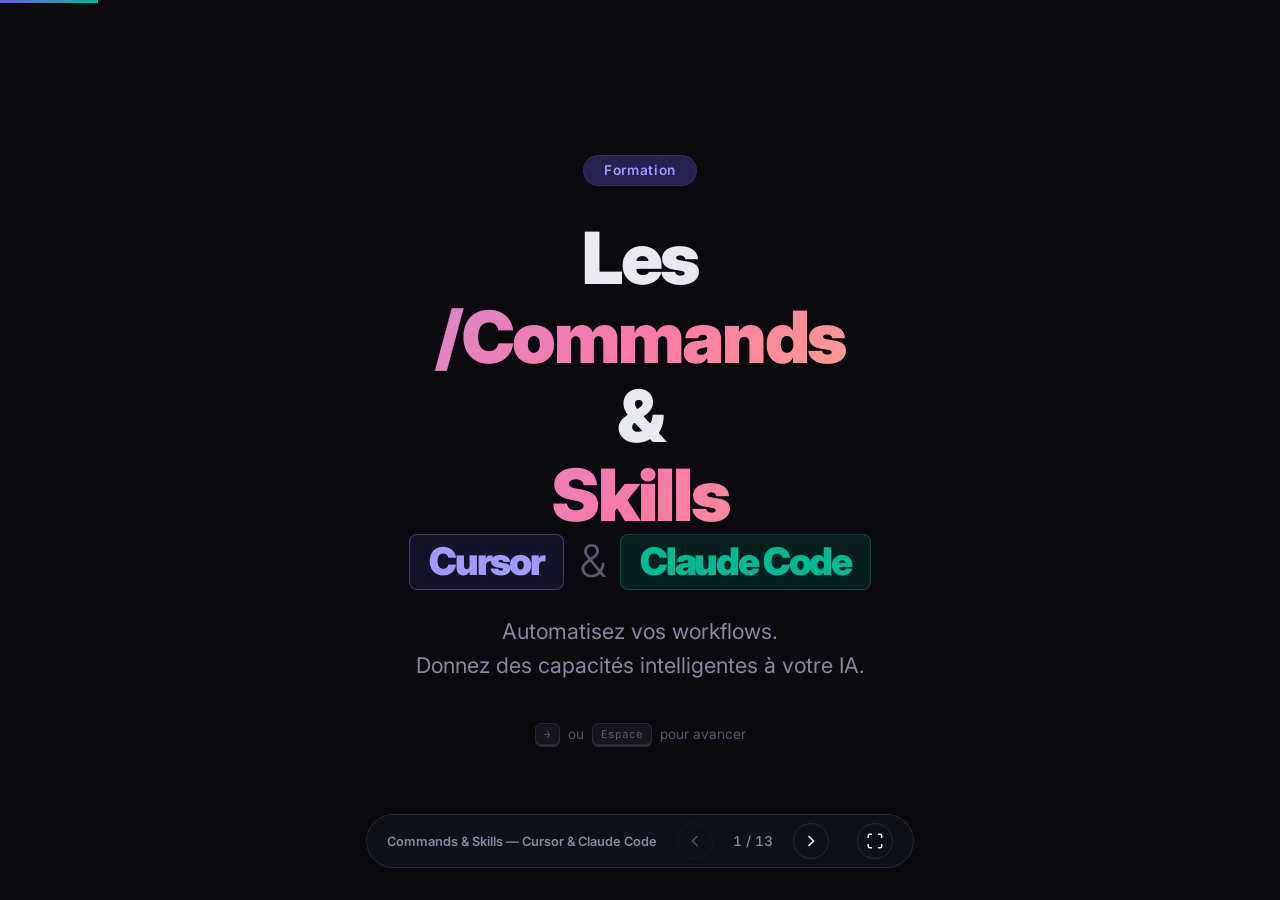
==== commit 602e703d: "Revise presentation content to enhance clarity and organization, including updates to problem statem" ====
--- a/commands_n_skills/presentation/index.html
+++ b/commands_n_skills/presentation/index.html
@@ -59,27 +59,27 @@
     <section class="slide slide--problem" data-slide="2">
       <div class="slide-content">
         <div class="section-label animate-pop">Le Problème</div>
-        <h2 class="slide-title animate-slide-up">Au-delà des Rules</h2>
+        <h2 class="slide-title animate-slide-up">Pourquoi s'en servir en equipe ?</h2>
         <div class="problem-grid">
           <div class="problem-card animate-card" style="--delay: 0.2s">
             <div class="problem-icon">🔄</div>
-            <h3>Prompts répétitifs</h3>
-            <p>Vous retapez les mêmes prompts complexes à chaque session — review, commit, tests…</p>
+            <h3>Equipe non standardisee</h3>
+            <p>Chaque dev pilote l'IA a sa facon, les resultats divergent et les conventions se brisent.</p>
           </div>
           <div class="problem-card animate-card" style="--delay: 0.35s">
-            <div class="problem-icon">🚫</div>
-            <h3>Pas de partage</h3>
-            <p>Chaque dev a ses propres raccourcis mentaux — rien de versionné ni partagé en équipe</p>
+            <div class="problem-icon">😵</div>
+            <h3>Rituel repetitif</h3>
+            <p>Tannant de re-ecrire: "roule le linter, corrige pour que le CI passe". Une commande <code>/lint</code> le fait en un geste.</p>
           </div>
           <div class="problem-card animate-card" style="--delay: 0.5s">
-            <div class="problem-icon">🤖</div>
-            <h3>Pas d'automatisation</h3>
-            <p>L'IA ne peut pas découvrir vos workflows toute seule — elle attend vos instructions</p>
+            <div class="problem-icon">🐘</div>
+            <h3>Trop de rules, trop de bruit</h3>
+            <p>Le contexte gonfle, ca ralentit et coute plus cher. Les skills chargent a la demande et regroupent docs/scripts/assets dans un seul dossier.</p>
           </div>
         </div>
         <div class="solution-banner animate-fade-in" style="--delay: 0.8s">
           <span class="solution-arrow">→</span>
-          <strong>Commands</strong> = actions directes &nbsp;|&nbsp; <strong>Skills</strong> = capacités intelligentes que l'IA découvre et utilise
+          <strong>Rules + Commands + Skills</strong> versionnees dans Git = une facon officielle et partagee d'utiliser l'IA dans l'equipe
         </div>
       </div>
     </section>
@@ -112,7 +112,7 @@
           </div>
         </div>
         <div class="create-note animate-fade-in" style="--delay: 0.65s">
-          💡 Les commandes custom de Claude Code ont été <strong>fusionnées</strong> dans les skills. <code>.claude/commands/</code> fonctionne toujours, mais les skills sont recommandées. Cursor v2.4 (janv. 2026) a introduit les skills + <code>/migrate-to-skills</code>.
+          💡 Les commandes restent des prompts sauvegardes reutilisables. Dans Claude Code, il y a convergence vers les skills (executables aussi comme slash commands), mais ce n'est pas une deprecation universelle de toutes les plateformes.
         </div>
       </div>
     </section>
@@ -179,7 +179,7 @@
           </div>
         </div>
         <div class="create-note animate-fade-in" style="--delay: 0.6s">
-          ⚠️ La <strong>description</strong> est la partie la plus critique — c'est elle qui détermine si l'IA active la skill automatiquement. Soignez-la !
+          ⚠️ Dans la boucle agentique, l'IA voit d'abord surtout le frontmatter (en particulier <strong>name</strong> et <strong>description</strong>) pour decider d'appeler une skill. Ecrivez la description avec des cas d'usage concrets.
         </div>
       </div>
     </section>
@@ -392,53 +392,53 @@
               <div class="cs"><span class="cs-num">1</span> Créez un fichier <code>.md</code> dans <code>.cursor/commands/</code></div>
               <div class="cs"><span class="cs-num">2</span> Le nom du fichier = nom de la commande</div>
               <div class="cs"><span class="cs-num">3</span> Le contenu = le prompt envoyé à l'IA</div>
-              <div class="cs"><span class="cs-num">4</span> Invoquez avec <code>/nom</code> dans le chat</div>
+              <div class="cs"><span class="cs-num">4</span> Invoquez avec <code>/nom</code> dans le chat (ex: <code>/lint</code>)</div>
             </div>
             <div class="create-result">
-              <code>.cursor/commands/review.md</code>
+              <code>.cursor/commands/lint.md</code>
             </div>
             <div class="create-format">
-              <pre><code><span class="code-heading"># Code Review</span>
-
-Fais une review complète du code
-dans les fichiers modifiés.
-
-Vérifie :
-- La <span class="code-highlight">lisibilité</span>
-- Les <span class="code-highlight">erreurs potentielles</span>
-- Les <span class="code-keyword">bonnes pratiques</span>
-- La <span class="code-keyword">performance</span></code></pre>
+              <pre><code><span class="code-heading"># Lint Fix CI</span>
+
+Lance le linter du projet.
+Corrige les erreurs detectees.
+Relance le linter jusqu'a zero erreur.
+Resume les changements.
+
+Si le lint passe, confirme que le CI
+devrait passer sur ce point.</code></pre>
             </div>
           </div>
 
           <div class="create-col animate-card" style="--delay: 0.35s">
             <div class="create-col-header cc-header">▶ Claude Code</div>
             <div class="create-steps">
-              <div class="cs"><span class="cs-num">1</span> Créez <code>.claude/commands/</code> ou <code>.claude/skills/</code></div>
+              <div class="cs"><span class="cs-num">1</span> Creez <code>.claude/commands/</code> ou <code>.claude/skills/</code></div>
               <div class="cs"><span class="cs-num">2</span> Ajoutez un frontmatter YAML</div>
               <div class="cs"><span class="cs-num">3</span> Utilisez <code>$ARGUMENTS</code> pour les paramètres</div>
               <div class="cs"><span class="cs-num">4</span> Utilisez <code>!`cmd`</code> pour injecter du contexte</div>
             </div>
             <div class="create-result">
-              <code>.claude/commands/fix-issue.md</code>
+              <code>.claude/commands/lint.md</code>
             </div>
             <div class="create-format">
               <pre><code><span class="code-frontmatter">---
-description: Corrige un issue GitHub
-argument-hint: [issue-number]
+description: Lance lint et corrige les erreurs CI
+argument-hint: [scope optionnel]
 allowed-tools: Read, Edit, Bash
 model: sonnet
 ---</span>
 
-Corrige l'issue GitHub <span class="code-highlight">$ARGUMENTS</span>.
-Contexte : <span class="code-keyword">!`gh issue view $0`</span>
-
-<span class="code-comment"># Invocation : /fix-issue 123</span></code></pre>
+Lance le linter sur <span class="code-highlight">$ARGUMENTS</span>.
+Contexte: <span class="code-keyword">!`git diff --name-only`</span>
+Corrige jusqu'a ce que ca passe.
+
+<span class="code-comment"># Invocation : /lint src/</span></code></pre>
             </div>
           </div>
         </div>
         <div class="create-note animate-fade-in" style="--delay: 0.6s">
-          💡 Claude Code offre plus de contrôle (frontmatter, arguments, injection dynamique). Cursor est plus simple (Markdown pur). Les deux se versionnent dans Git.
+          💡 Les commandes sont des prompts sauvegardes. Dans Claude Code, la direction est de converger vers les skills; ailleurs, les commandes peuvent continuer a vivre tres bien.
         </div>
       </div>
     </section>
@@ -509,6 +509,9 @@
               </tr>
             </tbody>
           </table>
+        </div>
+        <div class="create-note animate-fade-in" style="--delay: 0.5s">
+          Note: la convergence Commands → Skills concerne surtout Claude Code. Ce n'est pas une regle universelle a tout l'ecosysteme agentique.
         </div>
       </div>
     </section>
@@ -601,6 +604,7 @@
 Commite automatiquement.</code></pre>
               </div>
               <div class="decision-signal">💡 Vous tapez le même prompt 3x ? Faites-en une commande.</div>
+              <div class="decision-signal">🎯 Exemple ultra utile: <code>/lint</code> pour automatiser "run lint + corriger + revalider".</div>
             </div>
           </div>
 
@@ -629,7 +633,7 @@
 Use template from <span class="code-keyword">assets/component.tsx</span>
 Follow patterns in <span class="code-string">[references/](references/)</span></code></pre>
               </div>
-              <div class="decision-signal">💡 Besoin de scripts, fichiers de support, ou déclenchement auto ? Skill.</div>
+              <div class="decision-signal">💡 Besoin de scripts, fichiers de support, declenchement auto et contexte plus leger ? Skill.</div>
             </div>
           </div>
 
@@ -645,33 +649,33 @@
         <div class="best-practices-grid">
           <div class="bp-card animate-card" style="--delay: 0.1s">
             <div class="bp-number">1</div>
-            <h3>SKILL.md &lt; 500 lignes</h3>
-            <p>Déplacer la doc détaillée dans <code>references/</code> — l'IA charge à la demande</p>
+            <h3>Partir d'un irritant reel</h3>
+            <p>Ex: "lint CI", "review PR", "deploy". Le meilleur point de depart est une friction repetee.</p>
           </div>
           <div class="bp-card animate-card" style="--delay: 0.175s">
             <div class="bp-number">2</div>
-            <h3>Tester avec <code>/context</code></h3>
-            <p>Vérifiez que vos skills apparaissent et ne dépassent pas le budget (~2% du contexte)</p>
+            <h3>Commande avant skill</h3>
+            <p>Commencez simple en commande; migrez en skill quand il faut scripts, assets ou activation auto.</p>
           </div>
           <div class="bp-card animate-card" style="--delay: 0.25s">
             <div class="bp-number">3</div>
-            <h3>User vs Projet</h3>
-            <p>Skills perso dans <code>~/.cursor/skills/</code> — skills équipe dans le repo Git</p>
+            <h3>Soigner la description</h3>
+            <p>La description du frontmatter influence directement la decision d'invocation de l'IA.</p>
           </div>
           <div class="bp-card animate-card" style="--delay: 0.325s">
             <div class="bp-number">4</div>
-            <h3>Un dossier par skill</h3>
-            <p>Ne pas mélanger — chaque skill a son propre dossier avec son <code>SKILL.md</code></p>
+            <h3>SKILL.md &lt; 500 lignes</h3>
+            <p>Deplacer la doc detaillee dans <code>references/</code> pour garder un contexte efficace.</p>
           </div>
           <div class="bp-card animate-card" style="--delay: 0.4s">
             <div class="bp-number">5</div>
-            <h3>Scripts idempotents</h3>
-            <p>Les scripts dans <code>scripts/</code> doivent pouvoir être relancés sans casser</p>
+            <h3>Versionner dans Git</h3>
+            <p>Rules/commands/skills dans le repo = standard equipe, reproductible et officiel.</p>
           </div>
           <div class="bp-card animate-card" style="--delay: 0.475s">
             <div class="bp-number">6</div>
-            <h3>Utiliser <code>/migrate-to-skills</code></h3>
-            <p>Cursor convertit automatiquement vos rules dynamiques et commandes en skills</p>
+            <h3>Dossier de skill autonome</h3>
+            <p>Un dossier par skill avec scripts/assets/references pour mieux maintenir et faire evoluer.</p>
           </div>
         </div>
       </div>
@@ -683,9 +687,9 @@
         <div class="conclusion-box animate-fade-in" style="--delay: 0.2s">
           <h2>🎯 Récapitulatif</h2>
           <div class="conclusion-items">
-            <div class="conclusion-item"><strong>CLAUDE.md</strong> pour le contexte projet, <strong>Rules</strong> pour les conventions, <strong>Commands</strong> pour les actions, <strong>Skills</strong> pour les workflows intelligents</div>
-            <div class="conclusion-item">Le standard <strong>Agent Skills</strong> est portable — une même skill fonctionne dans Cursor, Claude Code et Codex</div>
-            <div class="conclusion-item">Ces quatre mécanismes sont <strong>complémentaires</strong> — choisissez le bon outil pour chaque besoin</div>
+            <div class="conclusion-item"><strong>CLAUDE.md</strong> pour le contexte projet, <strong>Rules</strong> pour les conventions, <strong>Commands</strong> pour les raccourcis, <strong>Skills</strong> pour les workflows specialises</div>
+            <div class="conclusion-item">Versionnes en Git, ces mecanismes deviennent la facon officielle d'utiliser l'IA en equipe</div>
+            <div class="conclusion-item">Les commandes ne disparaissent pas partout: dans Claude Code elles convergent vers les skills, ailleurs elles restent valides</div>
           </div>
           <div class="cta-box">
             Créez votre première Skill dès aujourd'hui !<br>
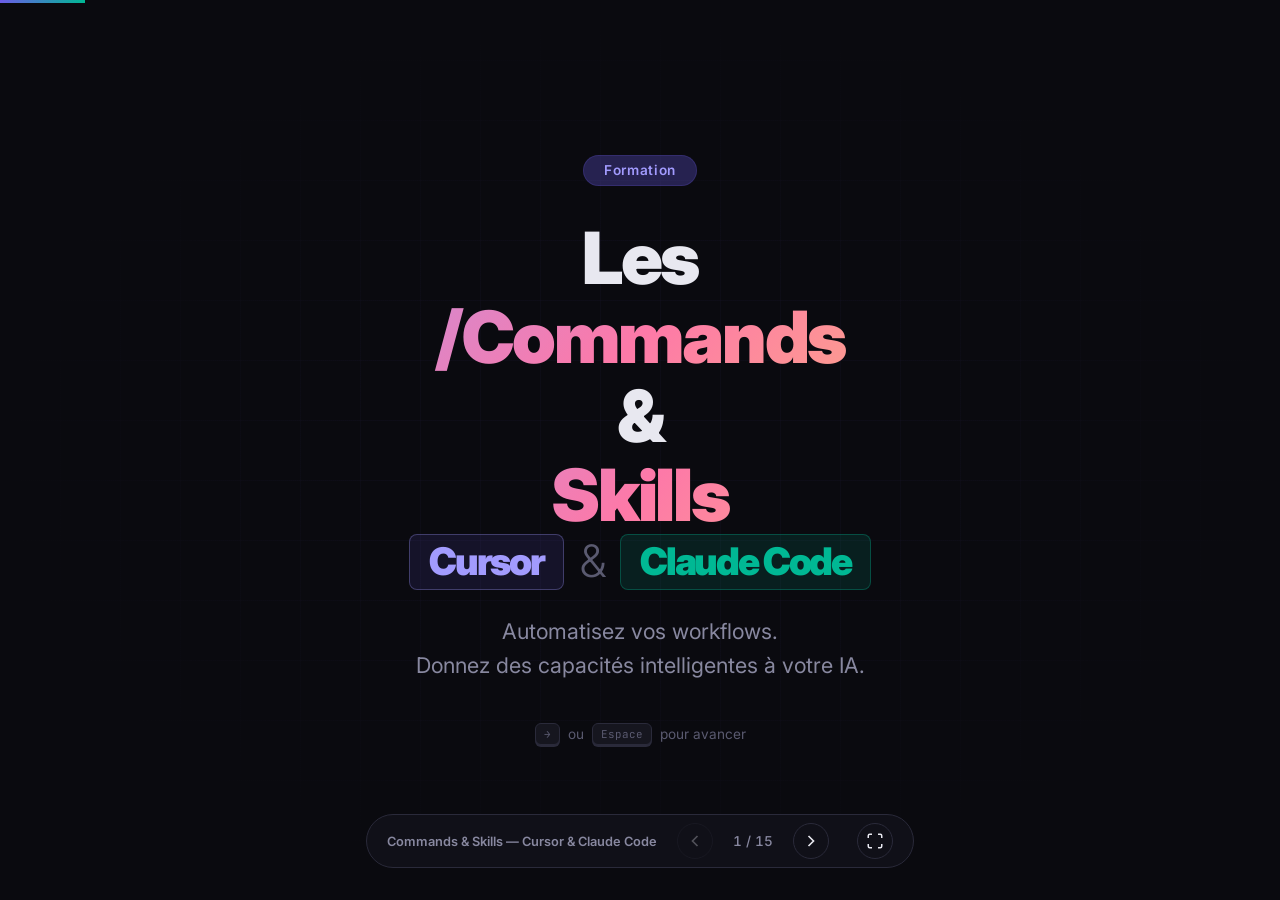
==== commit 09cb0a00: "Update PLAN-VIDEO.md and index.html to reflect changes in slide content and numbering. Adjust timing" ====
--- a/commands_n_skills/presentation/index.html
+++ b/commands_n_skills/presentation/index.html
@@ -19,7 +19,7 @@
         <button class="nav-btn" id="prevBtn" aria-label="Slide précédente">
           <svg width="20" height="20" viewBox="0 0 24 24" fill="none" stroke="currentColor" stroke-width="2"><path d="M15 18l-6-6 6-6"/></svg>
         </button>
-        <span class="slide-counter" id="slideCounter">1 / 13</span>
+        <span class="slide-counter" id="slideCounter">1 / 15</span>
         <button class="nav-btn" id="nextBtn" aria-label="Slide suivante">
           <svg width="20" height="20" viewBox="0 0 24 24" fill="none" stroke="currentColor" stroke-width="2"><path d="M9 18l6-6-6-6"/></svg>
         </button>
@@ -59,27 +59,27 @@
     <section class="slide slide--problem" data-slide="2">
       <div class="slide-content">
         <div class="section-label animate-pop">Le Problème</div>
-        <h2 class="slide-title animate-slide-up">Pourquoi s'en servir en equipe ?</h2>
+        <h2 class="slide-title animate-slide-up">Pourquoi s'en servir en équipe ?</h2>
         <div class="problem-grid">
           <div class="problem-card animate-card" style="--delay: 0.2s">
             <div class="problem-icon">🔄</div>
-            <h3>Equipe non standardisee</h3>
-            <p>Chaque dev pilote l'IA a sa facon, les resultats divergent et les conventions se brisent.</p>
+            <h3>Équipe non standardisée</h3>
+            <p>Chaque dev pilote l'IA à sa façon, les résultats divergent et les conventions se brisent.</p>
           </div>
           <div class="problem-card animate-card" style="--delay: 0.35s">
             <div class="problem-icon">😵</div>
-            <h3>Rituel repetitif</h3>
-            <p>Tannant de re-ecrire: "roule le linter, corrige pour que le CI passe". Une commande <code>/lint</code> le fait en un geste.</p>
+            <h3>Rituel répétitif</h3>
+            <p>Tannant de réécrire : "roule le linter, corrige pour que le CI passe". Une commande <code>/lint</code> le fait en un geste.</p>
           </div>
           <div class="problem-card animate-card" style="--delay: 0.5s">
             <div class="problem-icon">🐘</div>
             <h3>Trop de rules, trop de bruit</h3>
-            <p>Le contexte gonfle, ca ralentit et coute plus cher. Les skills chargent a la demande et regroupent docs/scripts/assets dans un seul dossier.</p>
+            <p>Le contexte gonfle, ça ralentit et coûte plus cher. Les skills chargent à la demande et regroupent docs/scripts/assets dans un seul dossier.</p>
           </div>
         </div>
         <div class="solution-banner animate-fade-in" style="--delay: 0.8s">
           <span class="solution-arrow">→</span>
-          <strong>Rules + Commands + Skills</strong> versionnees dans Git = une facon officielle et partagee d'utiliser l'IA dans l'equipe
+          <strong>Rules + Commands + Skills</strong> versionnées dans Git = une façon officielle et partagée d'utiliser l'IA dans l'équipe
         </div>
       </div>
     </section>
@@ -112,7 +112,7 @@
           </div>
         </div>
         <div class="create-note animate-fade-in" style="--delay: 0.65s">
-          💡 Les commandes restent des prompts sauvegardes reutilisables. Dans Claude Code, il y a convergence vers les skills (executables aussi comme slash commands), mais ce n'est pas une deprecation universelle de toutes les plateformes.
+          💡 Les commandes restent des prompts sauvegardés réutilisables. Dans Claude Code, il y a convergence vers les skills (exécutables aussi comme slash commands), mais ce n'est pas une dépréciation universelle de toutes les plateformes.
         </div>
       </div>
     </section>
@@ -179,13 +179,38 @@
           </div>
         </div>
         <div class="create-note animate-fade-in" style="--delay: 0.6s">
-          ⚠️ Dans la boucle agentique, l'IA voit d'abord surtout le frontmatter (en particulier <strong>name</strong> et <strong>description</strong>) pour decider d'appeler une skill. Ecrivez la description avec des cas d'usage concrets.
-        </div>
-      </div>
-    </section>
-
-    <!-- SLIDE 5 : Skills en Action -->
+          ⚠️ Dans la boucle agentique, l'IA voit d'abord surtout le frontmatter (en particulier <strong>name</strong> et <strong>description</strong>) pour décider d'appeler une skill. Écrivez la description avec des cas d'usage concrets.
+        </div>
+      </div>
+    </section>
+
+    <!-- SLIDE 5 : Decision d'invocation -->
     <section class="slide slide--action" data-slide="5">
+      <div class="slide-content">
+        <div class="section-label animate-pop">Boucle Agentique</div>
+        <h2 class="slide-title animate-slide-up">Comment l'IA décide d'appeler une skill</h2>
+        <div class="invocation-grid animate-fade-in" style="--delay: 0.2s">
+          <div class="invocation-card">
+            <h4>1) Ce qui est dans le contexte</h4>
+            <p>Pour la découverte, l'IA voit surtout le frontmatter du <code>SKILL.md</code> (<code>name</code>, <code>description</code>, contraintes).</p>
+          </div>
+          <div class="invocation-card">
+            <h4>2) Décision d'invocation</h4>
+            <p>Dans sa boucle agentique, elle compare la demande utilisateur avec ces métadonnées pour décider d'installer/invoquer la skill.</p>
+          </div>
+          <div class="invocation-card">
+            <h4>3) Chargement ciblé</h4>
+            <p>Si pertinent, la skill est chargée et exécutée ; sinon, elle n'est pas ajoutée au contexte pour éviter le bruit.</p>
+          </div>
+        </div>
+        <div class="create-note animate-fade-in" style="--delay: 0.55s">
+          ⚠️ Implication pratique : la qualité du frontmatter, surtout la <strong>description</strong>, influence directement la probabilité d'activation automatique.
+        </div>
+      </div>
+    </section>
+
+    <!-- SLIDE 6 : Skills en Action -->
+    <section class="slide slide--action" data-slide="6">
       <div class="slide-content">
         <div class="section-label animate-pop">En Action</div>
         <h2 class="slide-title animate-slide-up">Skills dans les deux outils</h2>
@@ -276,8 +301,8 @@
       </div>
     </section>
 
-    <!-- SLIDE 6 : Bundled Skills Claude Code -->
-    <section class="slide slide--bundled" data-slide="6">
+    <!-- SLIDE 7 : Bundled Skills Claude Code -->
+    <section class="slide slide--bundled" data-slide="7">
       <div class="slide-content">
         <div class="section-label animate-pop">Bundled Skills</div>
         <h2 class="slide-title animate-slide-up">Skills intégrées — Claude Code</h2>
@@ -317,8 +342,8 @@
       </div>
     </section>
 
-    <!-- SLIDE 7 : Commandes Built-in -->
-    <section class="slide slide--builtin" data-slide="7">
+    <!-- SLIDE 8 : Commandes Built-in -->
+    <section class="slide slide--builtin" data-slide="8">
       <div class="slide-content">
         <div class="section-label animate-pop">Built-in</div>
         <h2 class="slide-title animate-slide-up">Commandes intégrées</h2>
@@ -380,8 +405,8 @@
       </div>
     </section>
 
-    <!-- SLIDE 8 : Commandes Custom -->
-    <section class="slide slide--custom" data-slide="8">
+    <!-- SLIDE 9 : Commandes Custom -->
+    <section class="slide slide--custom" data-slide="9">
       <div class="slide-content">
         <div class="section-label animate-pop">Custom</div>
         <h2 class="slide-title animate-slide-up">Créer vos propres commandes</h2>
@@ -401,9 +426,9 @@
               <pre><code><span class="code-heading"># Lint Fix CI</span>
 
 Lance le linter du projet.
-Corrige les erreurs detectees.
-Relance le linter jusqu'a zero erreur.
-Resume les changements.
+Corrige les erreurs détectées.
+Relance le linter jusqu'à zéro erreur.
+Résume les changements.
 
 Si le lint passe, confirme que le CI
 devrait passer sur ce point.</code></pre>
@@ -413,7 +438,7 @@
           <div class="create-col animate-card" style="--delay: 0.35s">
             <div class="create-col-header cc-header">▶ Claude Code</div>
             <div class="create-steps">
-              <div class="cs"><span class="cs-num">1</span> Creez <code>.claude/commands/</code> ou <code>.claude/skills/</code></div>
+              <div class="cs"><span class="cs-num">1</span> Créez <code>.claude/commands/</code> ou <code>.claude/skills/</code></div>
               <div class="cs"><span class="cs-num">2</span> Ajoutez un frontmatter YAML</div>
               <div class="cs"><span class="cs-num">3</span> Utilisez <code>$ARGUMENTS</code> pour les paramètres</div>
               <div class="cs"><span class="cs-num">4</span> Utilisez <code>!`cmd`</code> pour injecter du contexte</div>
@@ -430,21 +455,56 @@
 ---</span>
 
 Lance le linter sur <span class="code-highlight">$ARGUMENTS</span>.
-Contexte: <span class="code-keyword">!`git diff --name-only`</span>
-Corrige jusqu'a ce que ca passe.
+Contexte : <span class="code-keyword">!`git diff --name-only`</span>
+Corrige jusqu'à ce que ça passe.
 
 <span class="code-comment"># Invocation : /lint src/</span></code></pre>
             </div>
           </div>
         </div>
         <div class="create-note animate-fade-in" style="--delay: 0.6s">
-          💡 Les commandes sont des prompts sauvegardes. Dans Claude Code, la direction est de converger vers les skills; ailleurs, les commandes peuvent continuer a vivre tres bien.
-        </div>
-      </div>
-    </section>
-
-    <!-- SLIDE 9 : Comparatif -->
-    <section class="slide slide--compare" data-slide="9">
+          💡 Les commandes sont des prompts sauvegardés. Dans Claude Code, la direction est de converger vers les skills ; ailleurs, les commandes peuvent continuer à vivre très bien.
+        </div>
+      </div>
+    </section>
+
+    <!-- SLIDE 10 : Deprecation des commandes -->
+    <section class="slide slide--builtin" data-slide="10">
+      <div class="slide-content">
+        <div class="section-label animate-pop">Évolution</div>
+        <h2 class="slide-title animate-slide-up">Commandes : deprecated, ou pas ?</h2>
+        <div class="versus-grid">
+          <div class="versus-col animate-card" style="--delay: 0.2s">
+            <div class="versus-header cc-header">
+              <span class="versus-logo">▶</span>
+              Claude Code
+            </div>
+            <div class="versus-body">
+              <div class="cmd-item"><span class="cmd-name cc-cmd">Convergence Commands → Skills</span></div>
+              <div class="cmd-item"><span class="cmd-desc">Les commandes custom convergent vers les skills.</span></div>
+              <div class="cmd-item"><span class="cmd-desc">Les skills peuvent aussi être exécutées comme slash commands.</span></div>
+            </div>
+          </div>
+          <div class="versus-col animate-card" style="--delay: 0.35s">
+            <div class="versus-header cursor-header">
+              <span class="versus-logo">🌐</span>
+              Écosystème agentique
+            </div>
+            <div class="versus-body">
+              <div class="cmd-item"><span class="cmd-name cursor-cmd">Pas de dépréciation universelle</span></div>
+              <div class="cmd-item"><span class="cmd-desc">D'autres outils peuvent continuer à supporter les commandes.</span></div>
+              <div class="cmd-item"><span class="cmd-desc">Une commande reste un prompt sauvegardé et réutilisable.</span></div>
+            </div>
+          </div>
+        </div>
+        <div class="create-note animate-fade-in" style="--delay: 0.58s">
+          ✅ Message clé : ce qui est "deprecated" dépend de l'outil. Ne pas généraliser le cas Claude Code à tout l'écosystème.
+        </div>
+      </div>
+    </section>
+
+    <!-- SLIDE 11 : Comparatif -->
+    <section class="slide slide--compare" data-slide="11">
       <div class="slide-content">
         <div class="section-label animate-pop">Comparatif</div>
         <h2 class="slide-title animate-slide-up">Le grand tableau comparatif</h2>
@@ -511,13 +571,13 @@
           </table>
         </div>
         <div class="create-note animate-fade-in" style="--delay: 0.5s">
-          Note: la convergence Commands → Skills concerne surtout Claude Code. Ce n'est pas une regle universelle a tout l'ecosysteme agentique.
-        </div>
-      </div>
-    </section>
-
-    <!-- SLIDE 10 : Quand utiliser quoi ? -->
-    <section class="slide slide--decision" data-slide="10">
+          Note : la convergence Commands → Skills concerne surtout Claude Code. Ce n'est pas une règle universelle à tout l'écosystème agentique.
+        </div>
+      </div>
+    </section>
+
+    <!-- SLIDE 12 : Quand utiliser quoi ? -->
+    <section class="slide slide--decision" data-slide="12">
       <div class="slide-content">
         <div class="section-label animate-pop">Guide de Décision</div>
         <h2 class="slide-title animate-slide-up">Quand utiliser quoi ?</h2>
@@ -604,7 +664,7 @@
 Commite automatiquement.</code></pre>
               </div>
               <div class="decision-signal">💡 Vous tapez le même prompt 3x ? Faites-en une commande.</div>
-              <div class="decision-signal">🎯 Exemple ultra utile: <code>/lint</code> pour automatiser "run lint + corriger + revalider".</div>
+              <div class="decision-signal">🎯 Exemple ultra utile : <code>/lint</code> pour automatiser "run lint + corriger + revalider".</div>
             </div>
           </div>
 
@@ -633,24 +693,24 @@
 Use template from <span class="code-keyword">assets/component.tsx</span>
 Follow patterns in <span class="code-string">[references/](references/)</span></code></pre>
               </div>
-              <div class="decision-signal">💡 Besoin de scripts, fichiers de support, declenchement auto et contexte plus leger ? Skill.</div>
-            </div>
-          </div>
-
-        </div>
-      </div>
-    </section>
-
-    <!-- SLIDE 11 : Bonnes Pratiques -->
-    <section class="slide slide--best" data-slide="11">
+              <div class="decision-signal">💡 Besoin de scripts, fichiers de support, déclenchement auto et contexte plus léger ? Skill.</div>
+            </div>
+          </div>
+
+        </div>
+      </div>
+    </section>
+
+    <!-- SLIDE 13 : Bonnes Pratiques -->
+    <section class="slide slide--best" data-slide="13">
       <div class="slide-content">
         <div class="section-label animate-pop">Bonnes Pratiques</div>
         <h2 class="slide-title animate-slide-up">Les 6 règles d'or</h2>
         <div class="best-practices-grid">
           <div class="bp-card animate-card" style="--delay: 0.1s">
             <div class="bp-number">1</div>
-            <h3>Partir d'un irritant reel</h3>
-            <p>Ex: "lint CI", "review PR", "deploy". Le meilleur point de depart est une friction repetee.</p>
+            <h3>Partir d'un irritant réel</h3>
+            <p>Ex : "lint CI", "review PR", "deploy". Le meilleur point de départ est une friction répétée.</p>
           </div>
           <div class="bp-card animate-card" style="--delay: 0.175s">
             <div class="bp-number">2</div>
@@ -660,35 +720,35 @@
           <div class="bp-card animate-card" style="--delay: 0.25s">
             <div class="bp-number">3</div>
             <h3>Soigner la description</h3>
-            <p>La description du frontmatter influence directement la decision d'invocation de l'IA.</p>
+            <p>La description du frontmatter influence directement la décision d'invocation de l'IA.</p>
           </div>
           <div class="bp-card animate-card" style="--delay: 0.325s">
             <div class="bp-number">4</div>
             <h3>SKILL.md &lt; 500 lignes</h3>
-            <p>Deplacer la doc detaillee dans <code>references/</code> pour garder un contexte efficace.</p>
+            <p>Déplacer la doc détaillée dans <code>references/</code> pour garder un contexte efficace.</p>
           </div>
           <div class="bp-card animate-card" style="--delay: 0.4s">
             <div class="bp-number">5</div>
             <h3>Versionner dans Git</h3>
-            <p>Rules/commands/skills dans le repo = standard equipe, reproductible et officiel.</p>
+            <p>Rules/commands/skills dans le repo = standard équipe, reproductible et officiel.</p>
           </div>
           <div class="bp-card animate-card" style="--delay: 0.475s">
             <div class="bp-number">6</div>
             <h3>Dossier de skill autonome</h3>
-            <p>Un dossier par skill avec scripts/assets/references pour mieux maintenir et faire evoluer.</p>
-          </div>
-        </div>
-      </div>
-    </section>
-
-    <!-- SLIDE 12 : Conclusion -->
-    <section class="slide slide--conclusion" data-slide="12">
+            <p>Un dossier par skill avec scripts/assets/references pour mieux maintenir et faire évoluer.</p>
+          </div>
+        </div>
+      </div>
+    </section>
+
+    <!-- SLIDE 14 : Conclusion -->
+    <section class="slide slide--conclusion" data-slide="14">
       <div class="slide-content">
         <div class="conclusion-box animate-fade-in" style="--delay: 0.2s">
           <h2>🎯 Récapitulatif</h2>
           <div class="conclusion-items">
-            <div class="conclusion-item"><strong>CLAUDE.md</strong> pour le contexte projet, <strong>Rules</strong> pour les conventions, <strong>Commands</strong> pour les raccourcis, <strong>Skills</strong> pour les workflows specialises</div>
-            <div class="conclusion-item">Versionnes en Git, ces mecanismes deviennent la facon officielle d'utiliser l'IA en equipe</div>
+            <div class="conclusion-item"><strong>CLAUDE.md</strong> pour le contexte projet, <strong>Rules</strong> pour les conventions, <strong>Commands</strong> pour les raccourcis, <strong>Skills</strong> pour les workflows spécialisés</div>
+            <div class="conclusion-item">Versionnés en Git, ces mécanismes deviennent la façon officielle d'utiliser l'IA en équipe</div>
             <div class="conclusion-item">Les commandes ne disparaissent pas partout: dans Claude Code elles convergent vers les skills, ailleurs elles restent valides</div>
           </div>
           <div class="cta-box">
@@ -703,8 +763,8 @@
       </div>
     </section>
 
-    <!-- SLIDE 13 : Ressources -->
-    <section class="slide slide--resources" data-slide="13">
+    <!-- SLIDE 15 : Ressources -->
+    <section class="slide slide--resources" data-slide="15">
       <div class="slide-content">
         <div class="section-label animate-pop">Ressources</div>
         <h2 class="slide-title animate-slide-up">Pour aller plus loin</h2>
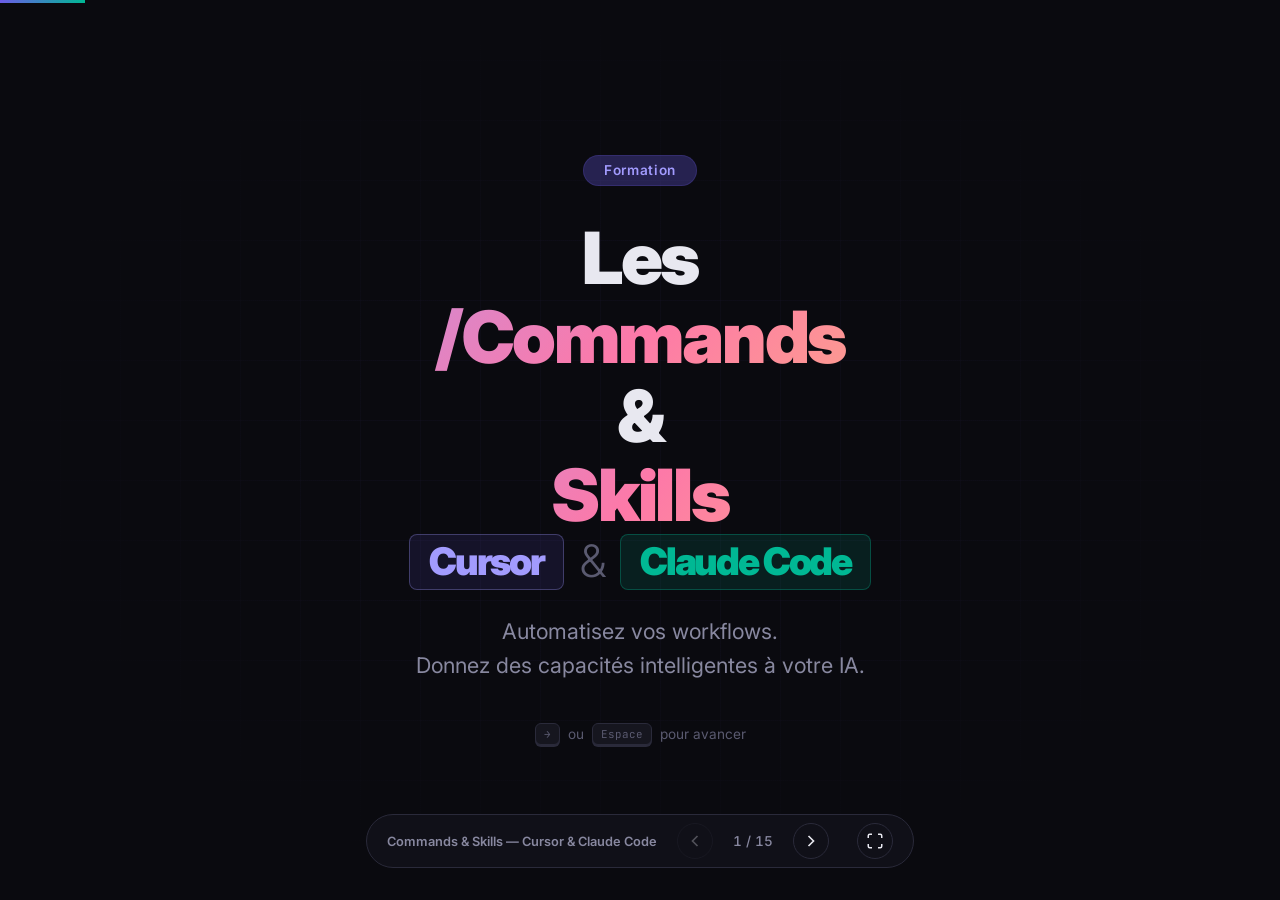
==== commit 64ec78ab: "Refactor PLAN-VIDEO.md and index.html to emphasize the use of skills over commands for new implement" ====
--- a/commands_n_skills/presentation/index.html
+++ b/commands_n_skills/presentation/index.html
@@ -203,7 +203,7 @@
             <p>Si pertinent, la skill est chargée et exécutée ; sinon, elle n'est pas ajoutée au contexte pour éviter le bruit.</p>
           </div>
         </div>
-        <div class="create-note animate-fade-in" style="--delay: 0.55s">
+        <div class="create-note create-note--top-space animate-fade-in" style="--delay: 0.55s">
           ⚠️ Implication pratique : la qualité du frontmatter, surtout la <strong>description</strong>, influence directement la probabilité d'activation automatique.
         </div>
       </div>
@@ -497,7 +497,7 @@
             </div>
           </div>
         </div>
-        <div class="create-note animate-fade-in" style="--delay: 0.58s">
+        <div class="create-note create-note--top-space animate-fade-in" style="--delay: 0.58s">
           ✅ Message clé : ce qui est "deprecated" dépend de l'outil. Ne pas généraliser le cas Claude Code à tout l'écosystème.
         </div>
       </div>
@@ -714,8 +714,8 @@
           </div>
           <div class="bp-card animate-card" style="--delay: 0.175s">
             <div class="bp-number">2</div>
-            <h3>Commande avant skill</h3>
-            <p>Commencez simple en commande; migrez en skill quand il faut scripts, assets ou activation auto.</p>
+            <h3>Pour du nouveau, privilégiez les skills</h3>
+            <p>Créez une command seulement pour un raccourci manuel simple ; sinon, standardisez directement en skill.</p>
           </div>
           <div class="bp-card animate-card" style="--delay: 0.25s">
             <div class="bp-number">3</div>
--- a/commands_n_skills/presentation/styles.css
+++ b/commands_n_skills/presentation/styles.css
@@ -498,6 +498,10 @@
   color: var(--text-dim);
 }
 
+.create-note--top-space {
+  margin-top: 1.25rem;
+}
+
 /* SKILL STANDARD SLIDE */
 .standard-layout {
   display: grid;
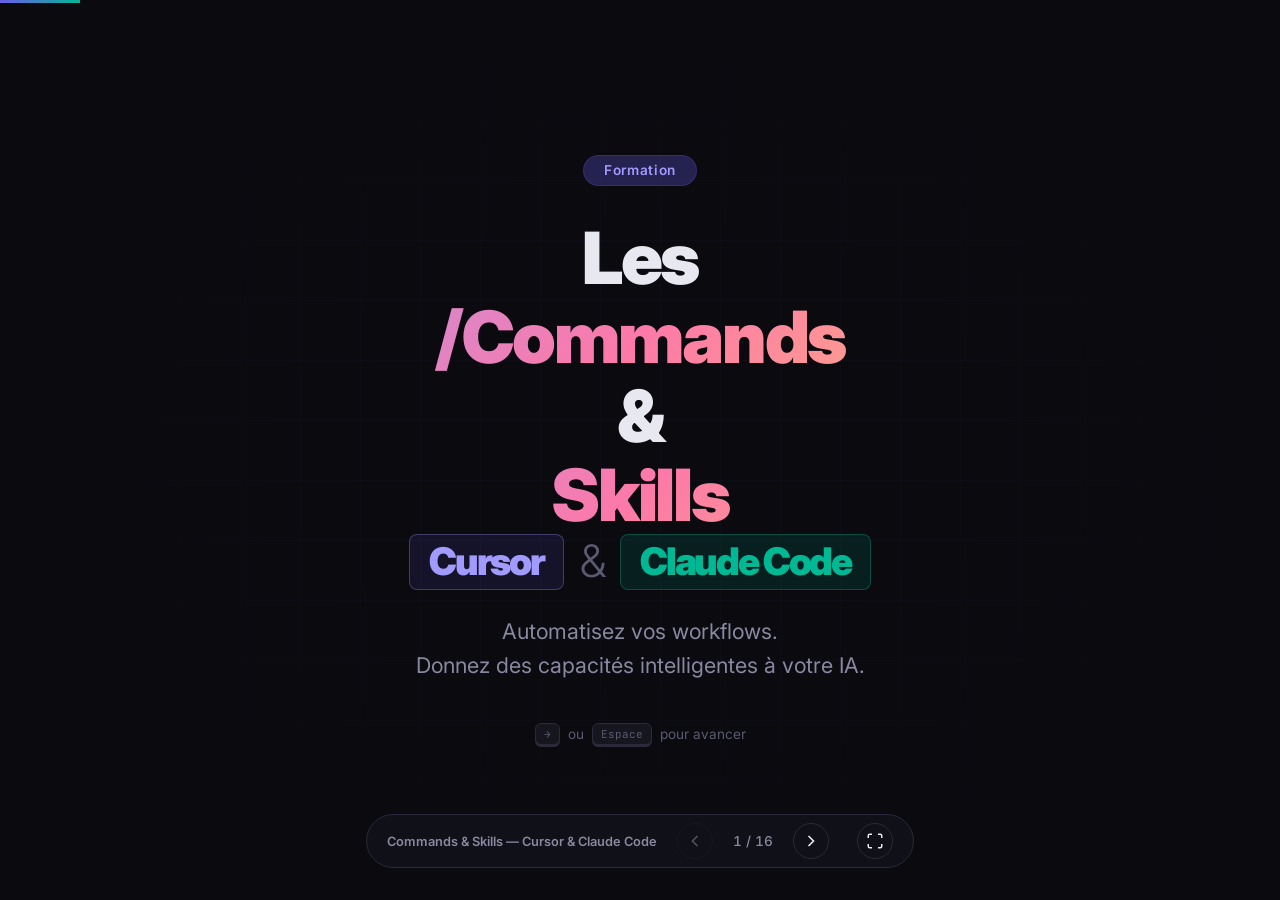
==== commit ee0ed8a5: "Update PLAN-VIDEO.md and index.html to reflect the restructured presentation on Commands and Skills." ====
--- a/commands_n_skills/presentation/index.html
+++ b/commands_n_skills/presentation/index.html
@@ -19,7 +19,7 @@
         <button class="nav-btn" id="prevBtn" aria-label="Slide précédente">
           <svg width="20" height="20" viewBox="0 0 24 24" fill="none" stroke="currentColor" stroke-width="2"><path d="M15 18l-6-6 6-6"/></svg>
         </button>
-        <span class="slide-counter" id="slideCounter">1 / 15</span>
+        <span class="slide-counter" id="slideCounter">1 / 16</span>
         <button class="nav-btn" id="nextBtn" aria-label="Slide suivante">
           <svg width="20" height="20" viewBox="0 0 24 24" fill="none" stroke="currentColor" stroke-width="2"><path d="M9 18l6-6-6-6"/></svg>
         </button>
@@ -55,8 +55,43 @@
       <div class="hero-bg-grid"></div>
     </section>
 
-    <!-- SLIDE 2 : Le Problème -->
-    <section class="slide slide--problem" data-slide="2">
+    <!-- SLIDE 2 : Definitions -->
+    <section class="slide slide--builtin" data-slide="2">
+      <div class="slide-content">
+        <div class="section-label animate-pop">Définitions</div>
+        <h2 class="slide-title animate-slide-up">C'est quoi une Command ? C'est quoi une Skill ?</h2>
+        <div class="versus-grid">
+          <div class="versus-col animate-card" style="--delay: 0.2s">
+            <div class="versus-header cursor-header">
+              <span class="versus-logo">⌨️</span>
+              Command
+            </div>
+            <div class="versus-body">
+              <div class="cmd-item"><span class="cmd-desc">Un prompt sauvegardé et réutilisable.</span></div>
+              <div class="cmd-item"><span class="cmd-desc">Déclenchement manuel via <code>/nom</code>.</span></div>
+              <div class="cmd-item"><span class="cmd-desc">Parfait pour les raccourcis rapides (ex: <code>/lint</code>).</span></div>
+            </div>
+          </div>
+          <div class="versus-col animate-card" style="--delay: 0.35s">
+            <div class="versus-header cc-header">
+              <span class="versus-logo">🧠</span>
+              Skill
+            </div>
+            <div class="versus-body">
+              <div class="cmd-item"><span class="cmd-desc">Une capacité modulaire (dossier + <code>SKILL.md</code>).</span></div>
+              <div class="cmd-item"><span class="cmd-desc">Déclenchement auto ou manuel selon le besoin.</span></div>
+              <div class="cmd-item"><span class="cmd-desc">Idéale pour workflows complexes avec scripts/assets/références.</span></div>
+            </div>
+          </div>
+        </div>
+        <div class="create-note create-note--top-space animate-fade-in" style="--delay: 0.55s">
+          🎯 Résumé simple : <strong>Command = raccourci manuel</strong> ; <strong>Skill = capacité spécialisée</strong> que l'IA peut charger intelligemment.
+        </div>
+      </div>
+    </section>
+
+    <!-- SLIDE 3 : Le Problème -->
+    <section class="slide slide--problem" data-slide="3">
       <div class="slide-content">
         <div class="section-label animate-pop">Le Problème</div>
         <h2 class="slide-title animate-slide-up">Pourquoi s'en servir en équipe ?</h2>
@@ -84,8 +119,8 @@
       </div>
     </section>
 
-    <!-- SLIDE 3 : Skills - Le Standard -->
-    <section class="slide slide--standard" data-slide="3">
+    <!-- SLIDE 4 : Skills - Le Standard -->
+    <section class="slide slide--standard" data-slide="4">
       <div class="slide-content">
         <div class="section-label animate-pop">Standard Ouvert</div>
         <h2 class="slide-title animate-slide-up">Skills — Le niveau supérieur</h2>
@@ -117,8 +152,8 @@
       </div>
     </section>
 
-    <!-- SLIDE 4 : Anatomie SKILL.md -->
-    <section class="slide slide--anatomy" data-slide="4">
+    <!-- SLIDE 5 : Anatomie SKILL.md -->
+    <section class="slide slide--anatomy" data-slide="5">
       <div class="slide-content">
         <div class="section-label animate-pop">Anatomie</div>
         <h2 class="slide-title animate-slide-up">Structure d'une Skill</h2>
@@ -184,8 +219,8 @@
       </div>
     </section>
 
-    <!-- SLIDE 5 : Decision d'invocation -->
-    <section class="slide slide--action" data-slide="5">
+    <!-- SLIDE 6 : Decision d'invocation -->
+    <section class="slide slide--action" data-slide="6">
       <div class="slide-content">
         <div class="section-label animate-pop">Boucle Agentique</div>
         <h2 class="slide-title animate-slide-up">Comment l'IA décide d'appeler une skill</h2>
@@ -209,8 +244,8 @@
       </div>
     </section>
 
-    <!-- SLIDE 6 : Skills en Action -->
-    <section class="slide slide--action" data-slide="6">
+    <!-- SLIDE 7 : Skills en Action -->
+    <section class="slide slide--action" data-slide="7">
       <div class="slide-content">
         <div class="section-label animate-pop">En Action</div>
         <h2 class="slide-title animate-slide-up">Skills dans les deux outils</h2>
@@ -301,8 +336,8 @@
       </div>
     </section>
 
-    <!-- SLIDE 7 : Bundled Skills Claude Code -->
-    <section class="slide slide--bundled" data-slide="7">
+    <!-- SLIDE 8 : Bundled Skills Claude Code -->
+    <section class="slide slide--bundled" data-slide="8">
       <div class="slide-content">
         <div class="section-label animate-pop">Bundled Skills</div>
         <h2 class="slide-title animate-slide-up">Skills intégrées — Claude Code</h2>
@@ -342,8 +377,8 @@
       </div>
     </section>
 
-    <!-- SLIDE 8 : Commandes Built-in -->
-    <section class="slide slide--builtin" data-slide="8">
+    <!-- SLIDE 9 : Commandes Built-in -->
+    <section class="slide slide--builtin" data-slide="9">
       <div class="slide-content">
         <div class="section-label animate-pop">Built-in</div>
         <h2 class="slide-title animate-slide-up">Commandes intégrées</h2>
@@ -405,8 +440,8 @@
       </div>
     </section>
 
-    <!-- SLIDE 9 : Commandes Custom -->
-    <section class="slide slide--custom" data-slide="9">
+    <!-- SLIDE 10 : Commandes Custom -->
+    <section class="slide slide--custom" data-slide="10">
       <div class="slide-content">
         <div class="section-label animate-pop">Custom</div>
         <h2 class="slide-title animate-slide-up">Créer vos propres commandes</h2>
@@ -468,8 +503,8 @@
       </div>
     </section>
 
-    <!-- SLIDE 10 : Deprecation des commandes -->
-    <section class="slide slide--builtin" data-slide="10">
+    <!-- SLIDE 11 : Deprecation des commandes -->
+    <section class="slide slide--builtin" data-slide="11">
       <div class="slide-content">
         <div class="section-label animate-pop">Évolution</div>
         <h2 class="slide-title animate-slide-up">Commandes : deprecated, ou pas ?</h2>
@@ -503,8 +538,8 @@
       </div>
     </section>
 
-    <!-- SLIDE 11 : Comparatif -->
-    <section class="slide slide--compare" data-slide="11">
+    <!-- SLIDE 12 : Comparatif -->
+    <section class="slide slide--compare" data-slide="12">
       <div class="slide-content">
         <div class="section-label animate-pop">Comparatif</div>
         <h2 class="slide-title animate-slide-up">Le grand tableau comparatif</h2>
@@ -576,8 +611,8 @@
       </div>
     </section>
 
-    <!-- SLIDE 12 : Quand utiliser quoi ? -->
-    <section class="slide slide--decision" data-slide="12">
+    <!-- SLIDE 13 : Quand utiliser quoi ? -->
+    <section class="slide slide--decision" data-slide="13">
       <div class="slide-content">
         <div class="section-label animate-pop">Guide de Décision</div>
         <h2 class="slide-title animate-slide-up">Quand utiliser quoi ?</h2>
@@ -701,8 +736,8 @@
       </div>
     </section>
 
-    <!-- SLIDE 13 : Bonnes Pratiques -->
-    <section class="slide slide--best" data-slide="13">
+    <!-- SLIDE 14 : Bonnes Pratiques -->
+    <section class="slide slide--best" data-slide="14">
       <div class="slide-content">
         <div class="section-label animate-pop">Bonnes Pratiques</div>
         <h2 class="slide-title animate-slide-up">Les 6 règles d'or</h2>
@@ -741,8 +776,8 @@
       </div>
     </section>
 
-    <!-- SLIDE 14 : Conclusion -->
-    <section class="slide slide--conclusion" data-slide="14">
+    <!-- SLIDE 15 : Conclusion -->
+    <section class="slide slide--conclusion" data-slide="15">
       <div class="slide-content">
         <div class="conclusion-box animate-fade-in" style="--delay: 0.2s">
           <h2>🎯 Récapitulatif</h2>
@@ -763,8 +798,8 @@
       </div>
     </section>
 
-    <!-- SLIDE 15 : Ressources -->
-    <section class="slide slide--resources" data-slide="15">
+    <!-- SLIDE 16 : Ressources -->
+    <section class="slide slide--resources" data-slide="16">
       <div class="slide-content">
         <div class="section-label animate-pop">Ressources</div>
         <h2 class="slide-title animate-slide-up">Pour aller plus loin</h2>
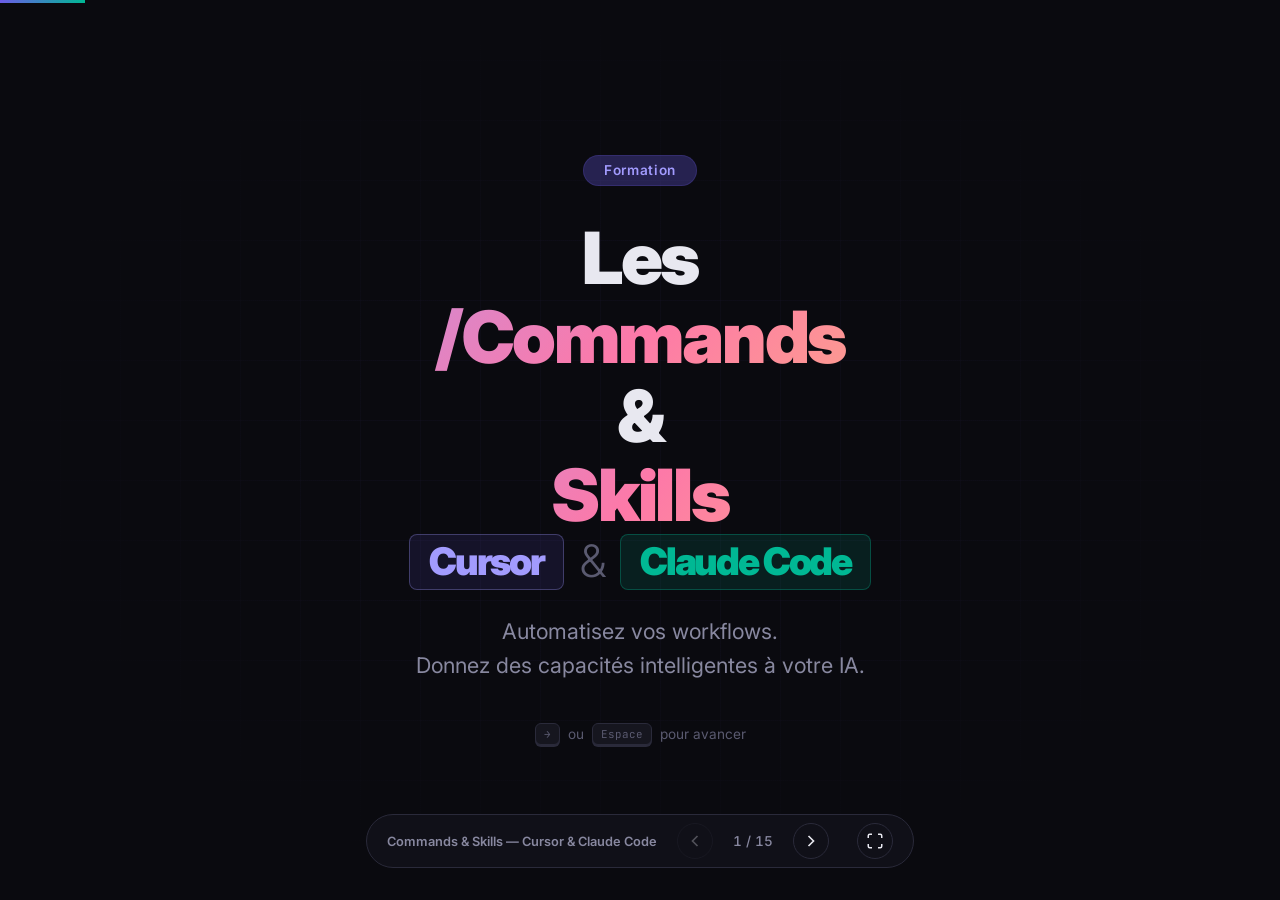
==== commit 083b1fa3: "Revise PLAN-VIDEO.md and index.html to reflect the transition from commands to skills, updating slid" ====
--- a/commands_n_skills/presentation/index.html
+++ b/commands_n_skills/presentation/index.html
@@ -19,7 +19,7 @@
         <button class="nav-btn" id="prevBtn" aria-label="Slide précédente">
           <svg width="20" height="20" viewBox="0 0 24 24" fill="none" stroke="currentColor" stroke-width="2"><path d="M15 18l-6-6 6-6"/></svg>
         </button>
-        <span class="slide-counter" id="slideCounter">1 / 16</span>
+        <span class="slide-counter" id="slideCounter">1 / 15</span>
         <button class="nav-btn" id="nextBtn" aria-label="Slide suivante">
           <svg width="20" height="20" viewBox="0 0 24 24" fill="none" stroke="currentColor" stroke-width="2"><path d="M9 18l6-6-6-6"/></svg>
         </button>
@@ -440,19 +440,19 @@
       </div>
     </section>
 
-    <!-- SLIDE 10 : Commandes Custom -->
+    <!-- SLIDE 10 : Commandes Custom (legacy) -->
     <section class="slide slide--custom" data-slide="10">
       <div class="slide-content">
         <div class="section-label animate-pop">Custom</div>
-        <h2 class="slide-title animate-slide-up">Créer vos propres commandes</h2>
+        <h2 class="slide-title animate-slide-up">Commandes existantes : migrer vers des skills</h2>
         <div class="create-dual">
           <div class="create-col animate-card" style="--delay: 0.2s">
             <div class="create-col-header cursor-header">⚡ Cursor</div>
             <div class="create-steps">
-              <div class="cs"><span class="cs-num">1</span> Créez un fichier <code>.md</code> dans <code>.cursor/commands/</code></div>
-              <div class="cs"><span class="cs-num">2</span> Le nom du fichier = nom de la commande</div>
-              <div class="cs"><span class="cs-num">3</span> Le contenu = le prompt envoyé à l'IA</div>
-              <div class="cs"><span class="cs-num">4</span> Invoquez avec <code>/nom</code> dans le chat (ex: <code>/lint</code>)</div>
+              <div class="cs"><span class="cs-num">1</span> Identifiez les commands existantes dans <code>.cursor/commands/</code></div>
+              <div class="cs"><span class="cs-num">2</span> Repérez les plus utilisées (ex: <code>/lint</code>)</div>
+              <div class="cs"><span class="cs-num">3</span> Convertissez leur logique en <code>SKILL.md</code></div>
+              <div class="cs"><span class="cs-num">4</span> Conservez la command seulement pendant la transition</div>
             </div>
             <div class="create-result">
               <code>.cursor/commands/lint.md</code>
@@ -473,10 +473,10 @@
           <div class="create-col animate-card" style="--delay: 0.35s">
             <div class="create-col-header cc-header">▶ Claude Code</div>
             <div class="create-steps">
-              <div class="cs"><span class="cs-num">1</span> Créez <code>.claude/commands/</code> ou <code>.claude/skills/</code></div>
-              <div class="cs"><span class="cs-num">2</span> Ajoutez un frontmatter YAML</div>
-              <div class="cs"><span class="cs-num">3</span> Utilisez <code>$ARGUMENTS</code> pour les paramètres</div>
-              <div class="cs"><span class="cs-num">4</span> Utilisez <code>!`cmd`</code> pour injecter du contexte</div>
+              <div class="cs"><span class="cs-num">1</span> Déplacez les nouveaux usages vers <code>.claude/skills/</code></div>
+              <div class="cs"><span class="cs-num">2</span> Gardez un frontmatter clair orienté déclenchement</div>
+              <div class="cs"><span class="cs-num">3</span> Utilisez <code>$ARGUMENTS</code> si invocation manuelle</div>
+              <div class="cs"><span class="cs-num">4</span> Supprimez progressivement les commands obsolètes</div>
             </div>
             <div class="create-result">
               <code>.claude/commands/lint.md</code>
@@ -498,48 +498,13 @@
           </div>
         </div>
         <div class="create-note animate-fade-in" style="--delay: 0.6s">
-          💡 Les commandes sont des prompts sauvegardés. Dans Claude Code, la direction est de converger vers les skills ; ailleurs, les commandes peuvent continuer à vivre très bien.
-        </div>
-      </div>
-    </section>
-
-    <!-- SLIDE 11 : Deprecation des commandes -->
-    <section class="slide slide--builtin" data-slide="11">
-      <div class="slide-content">
-        <div class="section-label animate-pop">Évolution</div>
-        <h2 class="slide-title animate-slide-up">Commandes : deprecated, ou pas ?</h2>
-        <div class="versus-grid">
-          <div class="versus-col animate-card" style="--delay: 0.2s">
-            <div class="versus-header cc-header">
-              <span class="versus-logo">▶</span>
-              Claude Code
-            </div>
-            <div class="versus-body">
-              <div class="cmd-item"><span class="cmd-name cc-cmd">Convergence Commands → Skills</span></div>
-              <div class="cmd-item"><span class="cmd-desc">Les commandes custom convergent vers les skills.</span></div>
-              <div class="cmd-item"><span class="cmd-desc">Les skills peuvent aussi être exécutées comme slash commands.</span></div>
-            </div>
-          </div>
-          <div class="versus-col animate-card" style="--delay: 0.35s">
-            <div class="versus-header cursor-header">
-              <span class="versus-logo">🌐</span>
-              Écosystème agentique
-            </div>
-            <div class="versus-body">
-              <div class="cmd-item"><span class="cmd-name cursor-cmd">Pas de dépréciation universelle</span></div>
-              <div class="cmd-item"><span class="cmd-desc">D'autres outils peuvent continuer à supporter les commandes.</span></div>
-              <div class="cmd-item"><span class="cmd-desc">Une commande reste un prompt sauvegardé et réutilisable.</span></div>
-            </div>
-          </div>
-        </div>
-        <div class="create-note create-note--top-space animate-fade-in" style="--delay: 0.58s">
-          ✅ Message clé : ce qui est "deprecated" dépend de l'outil. Ne pas généraliser le cas Claude Code à tout l'écosystème.
-        </div>
-      </div>
-    </section>
-
-    <!-- SLIDE 12 : Comparatif -->
-    <section class="slide slide--compare" data-slide="12">
+          💡 Direction recommandée : ne plus créer de nouvelles commands ; migrer l'existant vers des skills.
+        </div>
+      </div>
+    </section>
+
+    <!-- SLIDE 11 : Comparatif -->
+    <section class="slide slide--compare" data-slide="11">
       <div class="slide-content">
         <div class="section-label animate-pop">Comparatif</div>
         <h2 class="slide-title animate-slide-up">Le grand tableau comparatif</h2>
@@ -606,13 +571,13 @@
           </table>
         </div>
         <div class="create-note animate-fade-in" style="--delay: 0.5s">
-          Note : la convergence Commands → Skills concerne surtout Claude Code. Ce n'est pas une règle universelle à tout l'écosystème agentique.
-        </div>
-      </div>
-    </section>
-
-    <!-- SLIDE 13 : Quand utiliser quoi ? -->
-    <section class="slide slide--decision" data-slide="13">
+          Note : recommandation pratique de cette formation = skills-first pour tous les nouveaux cas d'usage.
+        </div>
+      </div>
+    </section>
+
+    <!-- SLIDE 12 : Quand utiliser quoi ? -->
+    <section class="slide slide--decision" data-slide="12">
       <div class="slide-content">
         <div class="section-label animate-pop">Guide de Décision</div>
         <h2 class="slide-title animate-slide-up">Quand utiliser quoi ?</h2>
@@ -698,8 +663,8 @@
 Format : <span class="code-keyword">type(scope): description</span>
 Commite automatiquement.</code></pre>
               </div>
-              <div class="decision-signal">💡 Vous tapez le même prompt 3x ? Faites-en une commande.</div>
-              <div class="decision-signal">🎯 Exemple ultra utile : <code>/lint</code> pour automatiser "run lint + corriger + revalider".</div>
+              <div class="decision-signal">💡 Si vous avez déjà une command équivalente, planifiez sa migration vers une skill.</div>
+              <div class="decision-signal">🎯 Si vous avez déjà une command, convertissez-la en skill pour la rendre portable et évolutive.</div>
             </div>
           </div>
 
@@ -736,8 +701,8 @@
       </div>
     </section>
 
-    <!-- SLIDE 14 : Bonnes Pratiques -->
-    <section class="slide slide--best" data-slide="14">
+    <!-- SLIDE 13 : Bonnes Pratiques -->
+    <section class="slide slide--best" data-slide="13">
       <div class="slide-content">
         <div class="section-label animate-pop">Bonnes Pratiques</div>
         <h2 class="slide-title animate-slide-up">Les 6 règles d'or</h2>
@@ -749,8 +714,8 @@
           </div>
           <div class="bp-card animate-card" style="--delay: 0.175s">
             <div class="bp-number">2</div>
-            <h3>Pour du nouveau, privilégiez les skills</h3>
-            <p>Créez une command seulement pour un raccourci manuel simple ; sinon, standardisez directement en skill.</p>
+            <h3>Nouveau besoin = nouvelle skill</h3>
+            <p>Pour tout nouveau workflow, créez directement une skill réutilisable et maintenable.</p>
           </div>
           <div class="bp-card animate-card" style="--delay: 0.25s">
             <div class="bp-number">3</div>
@@ -776,15 +741,15 @@
       </div>
     </section>
 
-    <!-- SLIDE 15 : Conclusion -->
-    <section class="slide slide--conclusion" data-slide="15">
+    <!-- SLIDE 14 : Conclusion -->
+    <section class="slide slide--conclusion" data-slide="14">
       <div class="slide-content">
         <div class="conclusion-box animate-fade-in" style="--delay: 0.2s">
           <h2>🎯 Récapitulatif</h2>
           <div class="conclusion-items">
-            <div class="conclusion-item"><strong>CLAUDE.md</strong> pour le contexte projet, <strong>Rules</strong> pour les conventions, <strong>Commands</strong> pour les raccourcis, <strong>Skills</strong> pour les workflows spécialisés</div>
+            <div class="conclusion-item"><strong>CLAUDE.md</strong> pour le contexte projet, <strong>Rules</strong> pour les conventions, <strong>Skills</strong> pour les workflows spécialisés</div>
             <div class="conclusion-item">Versionnés en Git, ces mécanismes deviennent la façon officielle d'utiliser l'IA en équipe</div>
-            <div class="conclusion-item">Les commandes ne disparaissent pas partout: dans Claude Code elles convergent vers les skills, ailleurs elles restent valides</div>
+            <div class="conclusion-item">Approche recommandée : créer en skills par défaut et migrer les commands existantes</div>
           </div>
           <div class="cta-box">
             Créez votre première Skill dès aujourd'hui !<br>
@@ -798,8 +763,8 @@
       </div>
     </section>
 
-    <!-- SLIDE 16 : Ressources -->
-    <section class="slide slide--resources" data-slide="16">
+    <!-- SLIDE 15 : Ressources -->
+    <section class="slide slide--resources" data-slide="15">
       <div class="slide-content">
         <div class="section-label animate-pop">Ressources</div>
         <h2 class="slide-title animate-slide-up">Pour aller plus loin</h2>
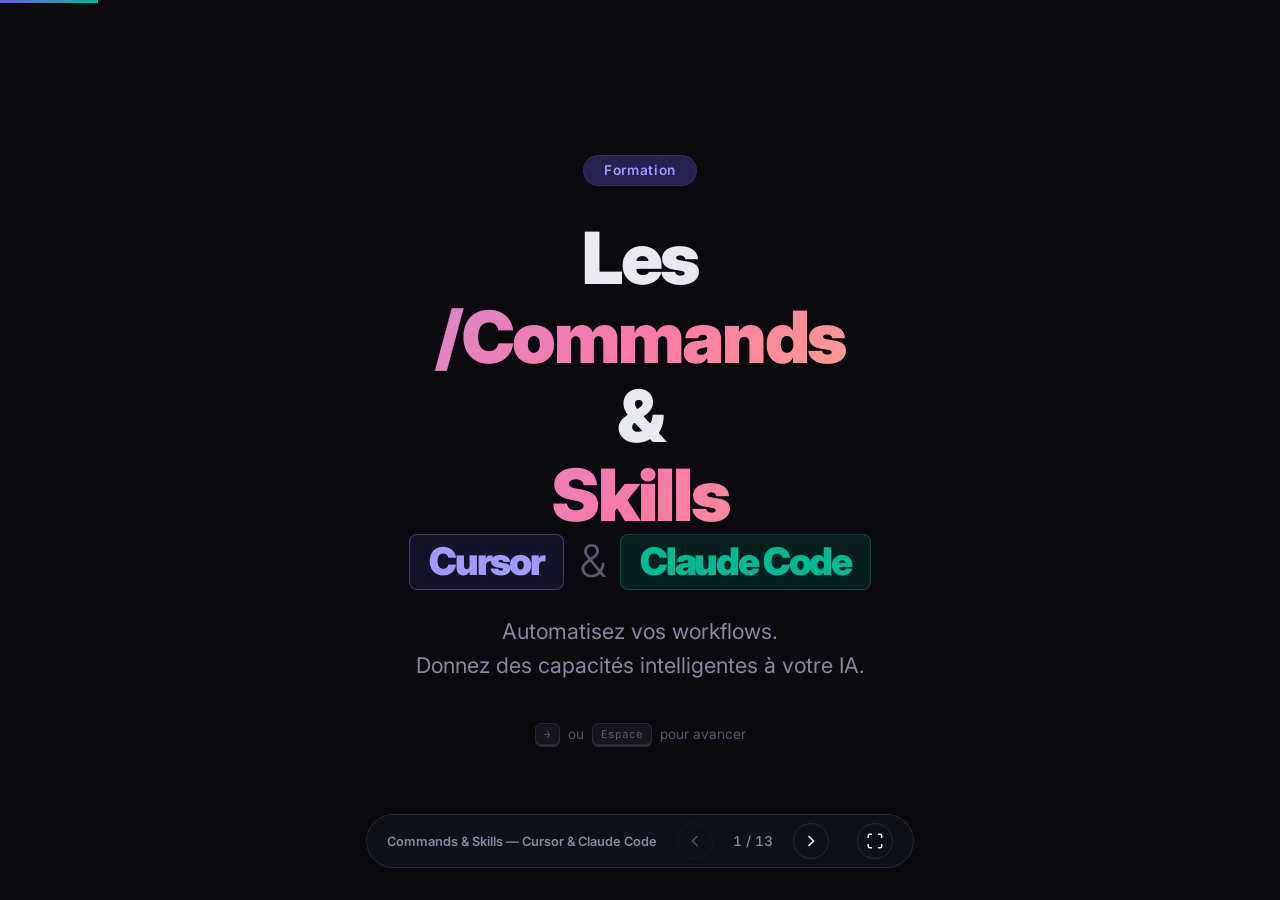
==== commit 1c18b16d: "Refactor PLAN-VIDEO.md and index.html to update slide titles and content, reflecting the transition " ====
--- a/commands_n_skills/presentation/index.html
+++ b/commands_n_skills/presentation/index.html
@@ -19,7 +19,7 @@
         <button class="nav-btn" id="prevBtn" aria-label="Slide précédente">
           <svg width="20" height="20" viewBox="0 0 24 24" fill="none" stroke="currentColor" stroke-width="2"><path d="M15 18l-6-6 6-6"/></svg>
         </button>
-        <span class="slide-counter" id="slideCounter">1 / 15</span>
+        <span class="slide-counter" id="slideCounter">1 / 13</span>
         <button class="nav-btn" id="nextBtn" aria-label="Slide suivante">
           <svg width="20" height="20" viewBox="0 0 24 24" fill="none" stroke="currentColor" stroke-width="2"><path d="M9 18l6-6-6-6"/></svg>
         </button>
@@ -377,134 +377,8 @@
       </div>
     </section>
 
-    <!-- SLIDE 9 : Commandes Built-in -->
-    <section class="slide slide--builtin" data-slide="9">
-      <div class="slide-content">
-        <div class="section-label animate-pop">Built-in</div>
-        <h2 class="slide-title animate-slide-up">Commandes intégrées</h2>
-        <div class="versus-grid">
-          <div class="versus-col animate-card" style="--delay: 0.2s">
-            <div class="versus-header cursor-header">
-              <span class="versus-logo">⚡</span>
-              Cursor
-              <span class="versus-sub">IDE graphique</span>
-            </div>
-            <div class="versus-body">
-              <div class="cmd-list">
-                <div class="cmd-category">Navigation</div>
-                <div class="cmd-item"><span class="cmd-name cursor-cmd">/plan</span><span class="cmd-desc">Mode planification</span></div>
-                <div class="cmd-item"><span class="cmd-name cursor-cmd">/ask</span><span class="cmd-desc">Question sans modifier de fichiers</span></div>
-                <div class="cmd-item"><span class="cmd-name cursor-cmd">/new-chat</span><span class="cmd-desc">Nouvelle conversation</span></div>
-                <div class="cmd-category">Modèle & Contexte</div>
-                <div class="cmd-item"><span class="cmd-name cursor-cmd">/model</span><span class="cmd-desc">Changer de modèle</span></div>
-                <div class="cmd-item"><span class="cmd-name cursor-cmd">/compress</span><span class="cmd-desc">Compresser le contexte</span></div>
-                <div class="cmd-item"><span class="cmd-name cursor-cmd">/max-mode</span><span class="cmd-desc">Mode max (modèle premium)</span></div>
-                <div class="cmd-category">Outils</div>
-                <div class="cmd-item"><span class="cmd-name cursor-cmd">/rules</span><span class="cmd-desc">Voir les rules actives</span></div>
-                <div class="cmd-item"><span class="cmd-name cursor-cmd">/commands</span><span class="cmd-desc">Gérer les commandes custom</span></div>
-                <div class="cmd-item"><span class="cmd-name cursor-cmd">/mcp list</span><span class="cmd-desc">Lister les serveurs MCP</span></div>
-              </div>
-            </div>
-          </div>
-
-          <div class="versus-col animate-card" style="--delay: 0.35s">
-            <div class="versus-header cc-header">
-              <span class="versus-logo">▶</span>
-              Claude Code
-              <span class="versus-sub">CLI terminal</span>
-            </div>
-            <div class="versus-body">
-              <div class="cmd-list">
-                <div class="cmd-category">Session</div>
-                <div class="cmd-item"><span class="cmd-name cc-cmd">/compact</span><span class="cmd-desc">Compresser l'historique</span></div>
-                <div class="cmd-item"><span class="cmd-name cc-cmd">/clear</span><span class="cmd-desc">Effacer la conversation</span></div>
-                <div class="cmd-item"><span class="cmd-name cc-cmd">/cost</span><span class="cmd-desc">Tokens et coûts de la session</span></div>
-                <div class="cmd-item"><span class="cmd-name cc-cmd">/context</span><span class="cmd-desc">Visualiser la fenêtre de contexte</span></div>
-                <div class="cmd-category">Projet</div>
-                <div class="cmd-item"><span class="cmd-name cc-cmd">/init</span><span class="cmd-desc">Initialiser CLAUDE.md</span></div>
-                <div class="cmd-item"><span class="cmd-name cc-cmd">/review</span><span class="cmd-desc">Review du code récent</span></div>
-                <div class="cmd-item"><span class="cmd-name cc-cmd">/add-dir</span><span class="cmd-desc">Ajouter un répertoire de travail</span></div>
-                <div class="cmd-category">Configuration</div>
-                <div class="cmd-item"><span class="cmd-name cc-cmd">/model</span><span class="cmd-desc">Changer de modèle</span></div>
-                <div class="cmd-item"><span class="cmd-name cc-cmd">/config</span><span class="cmd-desc">Ouvrir les paramètres</span></div>
-                <div class="cmd-item"><span class="cmd-name cc-cmd">/permissions</span><span class="cmd-desc">Gérer les permissions</span></div>
-                <div class="cmd-item"><span class="cmd-name cc-cmd">/mcp</span><span class="cmd-desc">Gérer les serveurs MCP</span></div>
-                <div class="cmd-item"><span class="cmd-name cc-cmd">/doctor</span><span class="cmd-desc">Vérifier l'installation</span></div>
-              </div>
-            </div>
-          </div>
-        </div>
-        <div class="create-note animate-fade-in" style="--delay: 0.6s">
-          💡 Commandes équivalentes : <code>/compress</code> (Cursor) = <code>/compact</code> (Claude Code) &nbsp;|&nbsp; <code>/model</code> existe dans les deux
-        </div>
-      </div>
-    </section>
-
-    <!-- SLIDE 10 : Commandes Custom (legacy) -->
-    <section class="slide slide--custom" data-slide="10">
-      <div class="slide-content">
-        <div class="section-label animate-pop">Custom</div>
-        <h2 class="slide-title animate-slide-up">Commandes existantes : migrer vers des skills</h2>
-        <div class="create-dual">
-          <div class="create-col animate-card" style="--delay: 0.2s">
-            <div class="create-col-header cursor-header">⚡ Cursor</div>
-            <div class="create-steps">
-              <div class="cs"><span class="cs-num">1</span> Identifiez les commands existantes dans <code>.cursor/commands/</code></div>
-              <div class="cs"><span class="cs-num">2</span> Repérez les plus utilisées (ex: <code>/lint</code>)</div>
-              <div class="cs"><span class="cs-num">3</span> Convertissez leur logique en <code>SKILL.md</code></div>
-              <div class="cs"><span class="cs-num">4</span> Conservez la command seulement pendant la transition</div>
-            </div>
-            <div class="create-result">
-              <code>.cursor/commands/lint.md</code>
-            </div>
-            <div class="create-format">
-              <pre><code><span class="code-heading"># Lint Fix CI</span>
-
-Lance le linter du projet.
-Corrige les erreurs détectées.
-Relance le linter jusqu'à zéro erreur.
-Résume les changements.
-
-Si le lint passe, confirme que le CI
-devrait passer sur ce point.</code></pre>
-            </div>
-          </div>
-
-          <div class="create-col animate-card" style="--delay: 0.35s">
-            <div class="create-col-header cc-header">▶ Claude Code</div>
-            <div class="create-steps">
-              <div class="cs"><span class="cs-num">1</span> Déplacez les nouveaux usages vers <code>.claude/skills/</code></div>
-              <div class="cs"><span class="cs-num">2</span> Gardez un frontmatter clair orienté déclenchement</div>
-              <div class="cs"><span class="cs-num">3</span> Utilisez <code>$ARGUMENTS</code> si invocation manuelle</div>
-              <div class="cs"><span class="cs-num">4</span> Supprimez progressivement les commands obsolètes</div>
-            </div>
-            <div class="create-result">
-              <code>.claude/commands/lint.md</code>
-            </div>
-            <div class="create-format">
-              <pre><code><span class="code-frontmatter">---
-description: Lance lint et corrige les erreurs CI
-argument-hint: [scope optionnel]
-allowed-tools: Read, Edit, Bash
-model: sonnet
----</span>
-
-Lance le linter sur <span class="code-highlight">$ARGUMENTS</span>.
-Contexte : <span class="code-keyword">!`git diff --name-only`</span>
-Corrige jusqu'à ce que ça passe.
-
-<span class="code-comment"># Invocation : /lint src/</span></code></pre>
-            </div>
-          </div>
-        </div>
-        <div class="create-note animate-fade-in" style="--delay: 0.6s">
-          💡 Direction recommandée : ne plus créer de nouvelles commands ; migrer l'existant vers des skills.
-        </div>
-      </div>
-    </section>
-
-    <!-- SLIDE 11 : Comparatif -->
-    <section class="slide slide--compare" data-slide="11">
+    <!-- SLIDE 9 : Comparatif -->
+    <section class="slide slide--compare" data-slide="9">
       <div class="slide-content">
         <div class="section-label animate-pop">Comparatif</div>
         <h2 class="slide-title animate-slide-up">Le grand tableau comparatif</h2>
@@ -513,7 +387,6 @@
             <thead>
               <tr>
                 <th></th>
-                <th><span class="col-badge col--commands">Commands<br><small>Actions directes</small></span></th>
                 <th><span class="col-badge col--skills">Skills<br><small>Capacités intelligentes</small></span></th>
                 <th><span class="col-badge col--rules">Rules<br><small>Instructions persistantes</small></span></th>
               </tr>
@@ -521,37 +394,31 @@
             <tbody>
               <tr>
                 <td class="row-label">Déclenchement</td>
-                <td>Manuel <code>/nom</code></td>
                 <td>Auto ou manuel</td>
                 <td>Automatique</td>
               </tr>
               <tr>
                 <td class="row-label">Cursor</td>
-                <td class="check"><code>.cursor/commands/</code></td>
                 <td class="check"><code>.cursor/skills/</code></td>
                 <td class="check"><code>.cursor/rules/</code></td>
               </tr>
               <tr>
                 <td class="row-label">Claude Code</td>
-                <td class="check"><code>.claude/commands/</code></td>
                 <td class="check"><code>.claude/skills/</code></td>
                 <td class="check"><code>.claude/rules/</code></td>
               </tr>
               <tr>
                 <td class="row-label">Standard ouvert</td>
-                <td class="cross">✗</td>
                 <td class="check">✓ agentskills.io</td>
                 <td class="cross">✗</td>
               </tr>
               <tr>
                 <td class="row-label">Sous-agents</td>
-                <td class="cross">✗</td>
                 <td class="check">✓ <code>context: fork</code></td>
                 <td class="cross">✗</td>
               </tr>
               <tr>
                 <td class="row-label">Fichiers de support</td>
-                <td class="cross">✗</td>
                 <td class="check">✓ scripts, refs, assets</td>
                 <td class="cross">✗</td>
               </tr>
@@ -559,11 +426,9 @@
                 <td class="row-label">Versionné Git</td>
                 <td class="check">✓</td>
                 <td class="check">✓</td>
-                <td class="check">✓</td>
               </tr>
               <tr>
                 <td class="row-label">Idéal pour</td>
-                <td>Raccourcis rapides</td>
                 <td>Workflows complexes et réutilisables</td>
                 <td>Conventions permanentes</td>
               </tr>
@@ -576,8 +441,8 @@
       </div>
     </section>
 
-    <!-- SLIDE 12 : Quand utiliser quoi ? -->
-    <section class="slide slide--decision" data-slide="12">
+    <!-- SLIDE 10 : Quand utiliser quoi ? -->
+    <section class="slide slide--decision" data-slide="10">
       <div class="slide-content">
         <div class="section-label animate-pop">Guide de Décision</div>
         <h2 class="slide-title animate-slide-up">Quand utiliser quoi ?</h2>
@@ -640,35 +505,6 @@
           </div>
 
           <div class="decision-card animate-card" style="--delay: 0.35s">
-            <div class="decision-header decision-header--command">
-              <span class="decision-icon">⌨️</span>
-              <span>Command</span>
-            </div>
-            <div class="decision-body">
-              <div class="decision-when">
-                <strong>Quand ?</strong> Action que <em>vous</em> déclenchez manuellement — un raccourci pour un prompt
-              </div>
-              <div class="decision-examples">
-                <div class="decision-example-label">Exemples concrets :</div>
-                <div class="decision-example"><code>/review</code> — lancer une review de code</div>
-                <div class="decision-example"><code>/commit</code> — commit conventionnel automatique</div>
-                <div class="decision-example"><code>/fix-issue 42</code> — corriger une issue GitHub</div>
-              </div>
-              <div class="decision-code">
-                <pre><code><span class="code-comment"># .cursor/commands/commit.md</span>
-
-Analyse les fichiers modifiés.
-Génère un commit message
-en <span class="code-highlight">Conventional Commits</span>.
-Format : <span class="code-keyword">type(scope): description</span>
-Commite automatiquement.</code></pre>
-              </div>
-              <div class="decision-signal">💡 Si vous avez déjà une command équivalente, planifiez sa migration vers une skill.</div>
-              <div class="decision-signal">🎯 Si vous avez déjà une command, convertissez-la en skill pour la rendre portable et évolutive.</div>
-            </div>
-          </div>
-
-          <div class="decision-card animate-card" style="--delay: 0.45s">
             <div class="decision-header decision-header--skill">
               <span class="decision-icon">🧠</span>
               <span>Skill</span>
@@ -701,8 +537,8 @@
       </div>
     </section>
 
-    <!-- SLIDE 13 : Bonnes Pratiques -->
-    <section class="slide slide--best" data-slide="13">
+    <!-- SLIDE 11 : Bonnes Pratiques -->
+    <section class="slide slide--best" data-slide="11">
       <div class="slide-content">
         <div class="section-label animate-pop">Bonnes Pratiques</div>
         <h2 class="slide-title animate-slide-up">Les 6 règles d'or</h2>
@@ -741,8 +577,8 @@
       </div>
     </section>
 
-    <!-- SLIDE 14 : Conclusion -->
-    <section class="slide slide--conclusion" data-slide="14">
+    <!-- SLIDE 12 : Conclusion -->
+    <section class="slide slide--conclusion" data-slide="12">
       <div class="slide-content">
         <div class="conclusion-box animate-fade-in" style="--delay: 0.2s">
           <h2>🎯 Récapitulatif</h2>
@@ -763,8 +599,8 @@
       </div>
     </section>
 
-    <!-- SLIDE 15 : Ressources -->
-    <section class="slide slide--resources" data-slide="15">
+    <!-- SLIDE 13 : Ressources -->
+    <section class="slide slide--resources" data-slide="13">
       <div class="slide-content">
         <div class="section-label animate-pop">Ressources</div>
         <h2 class="slide-title animate-slide-up">Pour aller plus loin</h2>
--- a/commands_n_skills/presentation/styles.css
+++ b/commands_n_skills/presentation/styles.css
@@ -1324,7 +1324,7 @@
 /* DECISION GUIDE */
 .decision-grid {
   display: grid;
-  grid-template-columns: repeat(4, 1fr);
+  grid-template-columns: repeat(3, 1fr);
   gap: 0.85rem;
   align-items: start;
 }
